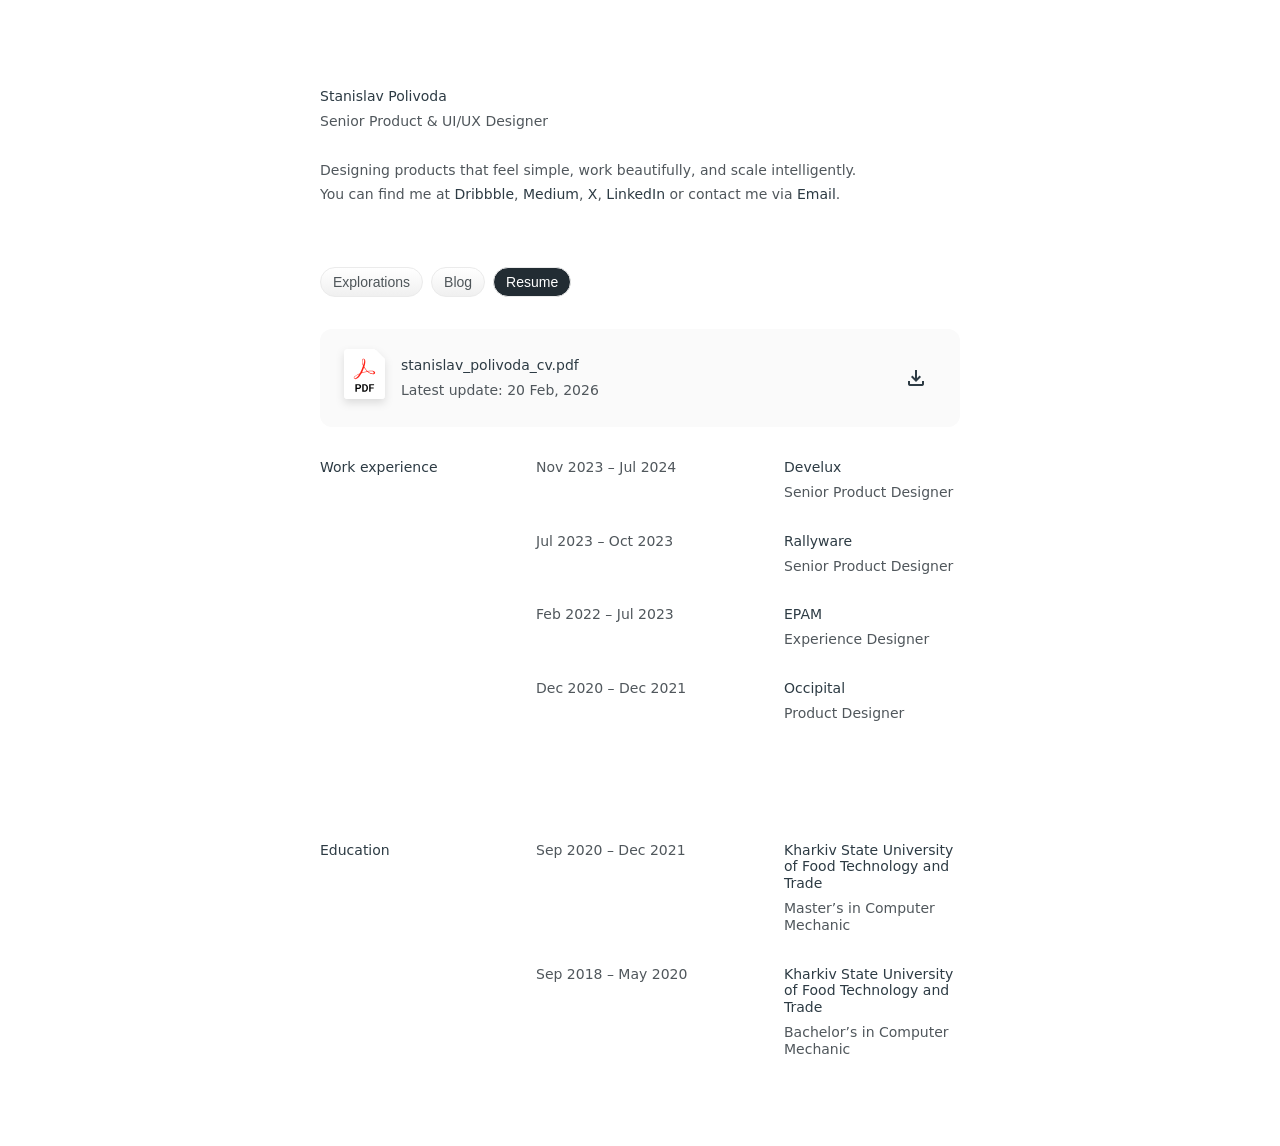
==== index.html @ 68763753 "Add 5 new exploration cards with images and descriptions Replace placeholder cards with real content" ====
<!DOCTYPE html>
<html lang="en">
<head>
    <meta charset="UTF-8">
    <meta name="viewport" content="width=device-width, initial-scale=1.0">
    <title>Stanislav Polivoda</title>
    <link rel="stylesheet" href="styles.css">
    <meta http-equiv="Cache-Control" content="no-cache, no-store, must-revalidate">
    <meta http-equiv="Pragma" content="no-cache">
    <meta http-equiv="Expires" content="0">
    <link rel="stylesheet" href="https://fonts.googleapis.com/css2?family=Material+Symbols+Outlined:opsz,wght,FILL,GRAD@24,400,0,0" />
    <script src="script.js" defer></script>
</head>
<body>
    <div class="container">
        <div class="title">
            <h5>Stanislav Polivoda</h5>
            <p>Senior Product & UI/UX Designer</p>
        </div>
        <div class="description">
            <p>Designing products that feel simple, work beautifully, and scale intelligently.</p>
            <p>
                You can find me at
                <a href="https://dribbble.com/stpolivoda" target="_blank">Dribbble</a>,
                <a href="https://medium.com/@polivoda.design" target="_blank">Medium</a>,
                <a href="https://x.com/polivodast" target="_blank">X</a>,
                <a href="https://www.linkedin.com/in/staspolivoda/" target="_blank">LinkedIn</a>
                or contact me via
                <a href="mailto:polivoda.design@gmail.com">Email</a>.
            </p>
        </div>
        <div class="nav-filters">
            <button class="filter-btn" data-filter="explorations">Explorations</button>
            <button class="filter-btn" data-filter="blog">Blog</button>
            <button class="filter-btn" data-filter="resume">Resume</button>
            <!-- <button class="filter-btn" data-filter="projects">Projects</button> -->
        </div>

        <div class="filter-item resume hidden">
            <div class="cv-download">
                <img src="./assets/pdf.svg" alt="pdf icon">
                <div class="cv-description">
                    <h5>stanislav_polivoda_cv.pdf</h5>
                    <p>Latest update: 20 Feb, 2026</p>
                </div>
                <span id="dl-icon" class="material-symbols-outlined icon-btn">
                    download
                </span>
            </div>

            <div class="cv-details">
                <div class="experience-breakdown">
                    <div class="experience-row">
                        <div class="experience-col experience-col--label">
                            <h5>Work experience</h5>
                        </div>
                        <div class="experience-col experience-col--dates">
                            <p>Nov 2023 – Jul 2024</p>
                        </div>
                        <div class="experience-col experience-col--meta">
                            <h5 class="experience-company">Develux</h5>
                            <p class="experience-role">Senior Product Designer</p>
                        </div>
                    </div>

                    <div class="experience-row">
                        <div class="experience-col experience-col--label"></div>
                        <div class="experience-col experience-col--dates">
                            <p>Jul 2023 – Oct 2023</p>
                        </div>
                        <div class="experience-col experience-col--meta">
                            <h5 class="experience-company">Rallyware</h5>
                            <p class="experience-role">Senior Product Designer</p>
                        </div>
                    </div>

                    <div class="experience-row">
                        <div class="experience-col experience-col--label"></div>
                        <div class="experience-col experience-col--dates">
                            <p>Feb 2022 – Jul 2023</p>
                        </div>
                        <div class="experience-col experience-col--meta">
                            <h5 class="experience-company">EPAM</h5>
                            <p class="experience-role">Experience Designer</p>
                        </div>
                    </div>

                    <div class="experience-row">
                        <div class="experience-col experience-col--label"></div>
                        <div class="experience-col experience-col--dates">
                            <p>Dec 2020 – Dec 2021</p>
                        </div>
                        <div class="experience-col experience-col--meta">
                            <h5 class="experience-company">Occipital</h5>
                            <p class="experience-role">Product Designer</p>
                        </div>
                    </div>

                    <div class="experience-row experience-row--education">
                        <div class="experience-col experience-col--label">
                            <h5>Education</h5>
                        </div>
                        <div class="experience-col experience-col--dates">
                            <p>Sep 2020 – Dec 2021</p>
                        </div>
                        <div class="experience-col experience-col--meta">
                            <h5 class="experience-company">Kharkiv State University of Food Technology and Trade</h5>
                            <p class="experience-role">Master’s in Computer Mechanic</p>
                        </div>
                    </div>

                    <div class="experience-row">
                        <div class="experience-col experience-col--label"></div>
                        <div class="experience-col experience-col--dates">
                            <p>Sep 2018 – May 2020</p>
                        </div>
                        <div class="experience-col experience-col--meta">
                            <h5 class="experience-company">Kharkiv State University of Food Technology and Trade</h5>
                            <p class="experience-role">Bachelor’s in Computer Mechanic</p>
                        </div>
                    </div>
                </div>
            </div>
        </div>

        <div class="filter-item projects hidden">
            <div class="cv-details">
                <div class="placeholder-section">
                    <h5>Projects</h5>
                    <p>Projects content coming soon.</p>
                </div>
            </div>
        </div>

        <div class="filter-item explorations hidden">
            <div class="explorations-list">
                <article class="exploration-card">
                    <div class="exploration-card__image">
                        <img src="./images/explorations/weather_shot.png" alt="Three screens of weather application">
                    </div>
                    <div class="exploration-card__content">
                        <h5>Weather Application</h5>
                        <p>Visual design and usability of the map interface, work with widgets.</p>
                    </div>
                </article>

                <article class="exploration-card">
                    <div class="exploration-card__image">
                        <img src="./images/explorations/shot_2.png" alt="Statistics cards with charts and accent colors">
                    </div>
                    <div class="exploration-card__content">
                        <h5>Statistics Cards</h5>
                        <p>Exploring charts and accent colors to present important information beautifully.</p>
                    </div>
                </article>

                <article class="exploration-card">
                    <div class="exploration-card__image">
                        <img src="./images/explorations/shot_3.png" alt="Datepicker interface design">
                    </div>
                    <div class="exploration-card__content">
                        <h5>Datepicker</h5>
                        <p>My attempt to make a sometimes confusing pattern easy to use.</p>
                    </div>
                </article>

                <article class="exploration-card">
                    <div class="exploration-card__image">
                        <img src="./images/explorations/shot_4.png" alt="Finance cards with currency pairs and statistics">
                    </div>
                    <div class="exploration-card__content">
                        <h5>Finance Cards</h5>
                        <p>Exploring currency pair layouts and financial statistics.</p>
                    </div>
                </article>

                <article class="exploration-card">
                    <div class="exploration-card__image">
                        <img src="./images/explorations/shot_5.png" alt="Pair details widget showing currency pairs">
                    </div>
                    <div class="exploration-card__content">
                        <h5>Pair Details Widget</h5>
                        <p>A simple and elegant way to present currency pairs to users.</p>
                    </div>
                </article>

                <article class="exploration-card">
                    <div class="exploration-card__image">
                        <img src="./images/explorations/shot_6.png" alt="Geometric flower icon and pattern">
                    </div>
                    <div class="exploration-card__content">
                        <h5>Geometric Flower Icon + Pattern</h5>
                        <p>A pattern I created accidentally while playing with drafts.</p>
                    </div>
                </article>
            </div>
        </div>

        <div class="filter-item blog hidden">
            <div class="blog-list">
                <a href="./blog/article-1.html" class="blog-preview">
                    <div class="blog-preview__header">
                        <span class="blog-preview__title">Article Title One</span>
                        <span class="blog-preview__date">Feb 25, 2026</span>
                    </div>
                    <p>Short description of the first article. Replace this text with your own later.</p>
                </a>

                <a href="./blog/article-2.html" class="blog-preview">
                    <div class="blog-preview__header">
                        <span class="blog-preview__title">Article Title Two</span>
                        <span class="blog-preview__date">Feb 20, 2026</span>
                    </div>
                    <p>Short description of the second article. Replace this text with your own later.</p>
                </a>
            </div>
        </div>
    </div>
</body>
</html>
---- styles.css ----
* {
    padding: 0;
    margin: 0;
    box-sizing: border-box;
}

:root {
    /* Colors */
    --bg-color: #ffffff;
    --bg-secondary-color: #FAFAFA;
    --font-color: #50575c;
    --accent-color: #2d3b44;
    --border-color: #ebebeb;
    --btn-bg-color: linear-gradient(180deg, #ffffff 0%, #f0f0f0 100%);
    --btn-active-bg-color: #222c33;
    --btn-hover-bg-color: #ebebeb;
    --btn-text-color: #4e5559;
    --btn-active-text-color: #ffffff;

    /* Spacing */
    --spacing-xlg: 5.5rem;
    --spacing-lg: 2rem;
    --spacing-md: 1rem;
    --spacing-sm: 0.5rem;

    /* Font size */
    --text-normal: 0.875rem;
}

body {
    background-color: var(--bg-color);
    font-family: system-ui, -apple-system, "Segoe UI", Roboto, Helvetica, Arial, sans-serif, "Apple Color Emoji", "Segoe UI Emoji", "Segoe UI Symbol";
    color: var(--font-color);
    font-size: var(--text-normal);
    line-height: 1.2;
    margin: 0 1rem;
}

h5 {
    color: var(--accent-color);
    font-size: 0.875rem;
    font-weight: 500;
}

a {
    color: var(--accent-color);
    font-size: 0.875rem;
    font-weight: 500;
    text-decoration: none;
}

a:hover {
    text-decoration: underline;
}

.container {
    max-width: 40rem;
    margin: 0 auto;
    padding: var(--spacing-xlg) 0;
    display: flex;
    flex-direction: column;
    gap: var(--spacing-lg);
}

.title {
    display: flex;
    flex-direction: column;
    gap: var(--spacing-sm);
}

.description {
    display: flex;
    flex-direction: column;
    gap: var(--spacing-sm);
}

.nav-filters {
    padding-top: var(--spacing-lg);
    display: flex;
    gap: var(--spacing-sm);
}

.filter-btn {
    border: 1px solid var(--border-color);
    border-radius: 200px;
    padding: 6px 12px;
    background: var(--btn-bg-color);
    color: var(--btn-text-color);
    font-weight: 500;
    font-size: var(--text-normal);
    cursor: pointer;
    transition: background 150ms ease-out, color 150ms ease-out, border-color 150ms ease-out;
}

.filter-btn:hover {
    background: var(--btn-hover-bg-color);
}

.filter-btn.active {
    background: var(--btn-active-bg-color);
    color: var(--btn-active-text-color);
}

.hidden {
    display: none;
}

.cv-description {
    display: flex;
    flex-grow: 1;
    flex-direction: column;
    gap: var(--spacing-sm);
}

.cv-download {
    display: flex;
    align-items: center;
    gap: var(--spacing-sm);
    padding: var(--spacing-md) var(--spacing-lg) var(--spacing-md) var(--spacing-md);
    background: var(--bg-secondary-color);
    border-radius: 12px;
}

.icon-btn {
    cursor: pointer;
    font-size: 32px;
    color: var(--accent-color);
    transition: color 0.3s ease;
    user-select: none;
    display: inline-block;
}

.spinning {
    animation: rotate 1s linear infinite;
    color: var(--accent-color);
}


@keyframes rotate {
    from { transform: rotate(0deg); }
    to { transform: rotate(360deg); }
 }

.done { 
    color: var(--accent-color); 
}

.cv-details {
    display: flex;
    flex-direction: column;
    gap: var(--spacing-lg);
}

.explorations-list {
    display: flex;
    flex-direction: column;
    gap: var(--spacing-xlg);
}

.exploration-card__image img {
    display: block;
    width: 100%;
    height: auto;
}

.exploration-card__content {
    margin-top: var(--spacing-md);
    display: flex;
    flex-direction: column;
    gap: var(--spacing-sm);
}

.experience-breakdown {
    display: flex;
    flex-direction: column;
    gap: var(--spacing-lg);
    padding-top: var(--spacing-lg);
}

.experience-row {
    display: grid;
    grid-template-columns: minmax(0, 8rem) minmax(0, 10rem) minmax(0, 1.5fr);
    column-gap: var(--spacing-xlg);
    align-items: flex-start;
}

.experience-row--education {
    margin-top: var(--spacing-xlg);
}

.experience-col--meta {
    display: flex;
    flex-direction: column;
    gap: var(--spacing-sm);
}

.experience-company,
.experience-role {
    font-size: var(--text-normal);
}

/* Blog list */

.blog-list {
    display: flex;
    flex-direction: column;
    gap: var(--spacing-xlg);
}

.blog-preview {
    display: flex;
    flex-direction: column;
    gap: var(--spacing-sm);
    text-decoration: none;
    color: var(--font-color);
    font-weight: 400;
}

.blog-preview:hover {
    text-decoration: none;
}

.blog-preview:hover .blog-preview__title {
    text-decoration: underline;
}

.blog-preview__header {
    display: flex;
    justify-content: space-between;
    align-items: baseline;
    gap: var(--spacing-lg);
}

.blog-preview__title {
    color: var(--accent-color);
    font-weight: 500;
    font-size: var(--text-normal);
}

.blog-preview__date {
    color: var(--font-color);
    font-weight: 400;
    white-space: nowrap;
}

/* Blog article */

.blog-back-btn {
    align-self: flex-start;
    text-decoration: none;
}

.blog-back-btn:hover {
    text-decoration: none;
}

.blog-article {
    display: flex;
    flex-direction: column;
}

.blog-article__header {
    display: flex;
    justify-content: space-between;
    align-items: baseline;
    gap: var(--spacing-lg);
}

.blog-article__date {
    color: var(--font-color);
    font-weight: 400;
    white-space: nowrap;
}

.blog-article__body {
    margin-top: var(--spacing-lg);
    display: flex;
    flex-direction: column;
    gap: var(--spacing-md);
}

.blog-article__nav {
    margin-top: var(--spacing-xlg);
    display: flex;
    flex-direction: column;
    gap: var(--spacing-lg);
}

.blog-nav-link {
    display: flex;
    flex-direction: column;
    gap: var(--spacing-sm);
    text-decoration: none;
    color: var(--font-color);
    font-weight: 400;
}

.blog-nav-link__title {
    color: var(--accent-color);
    font-weight: 500;
    font-size: var(--text-normal);
}

.blog-nav-link:hover .blog-nav-link__title {
    text-decoration: underline;
}

/* Dark theme */

@media (prefers-color-scheme: dark) {
    :root {
        --bg-color: #1a1e22;
        --bg-secondary-color: #22272c;
        --font-color: #a0a8ae;
        --accent-color: #d6dce1;
        --border-color: #333a40;
        --btn-bg-color: linear-gradient(180deg, #2a3038 0%, #22272c 100%);
        --btn-active-bg-color: #d6dce1;
        --btn-hover-bg-color: #333a40;
        --btn-text-color: #a0a8ae;
        --btn-active-text-color: #1a1e22;
    }
}
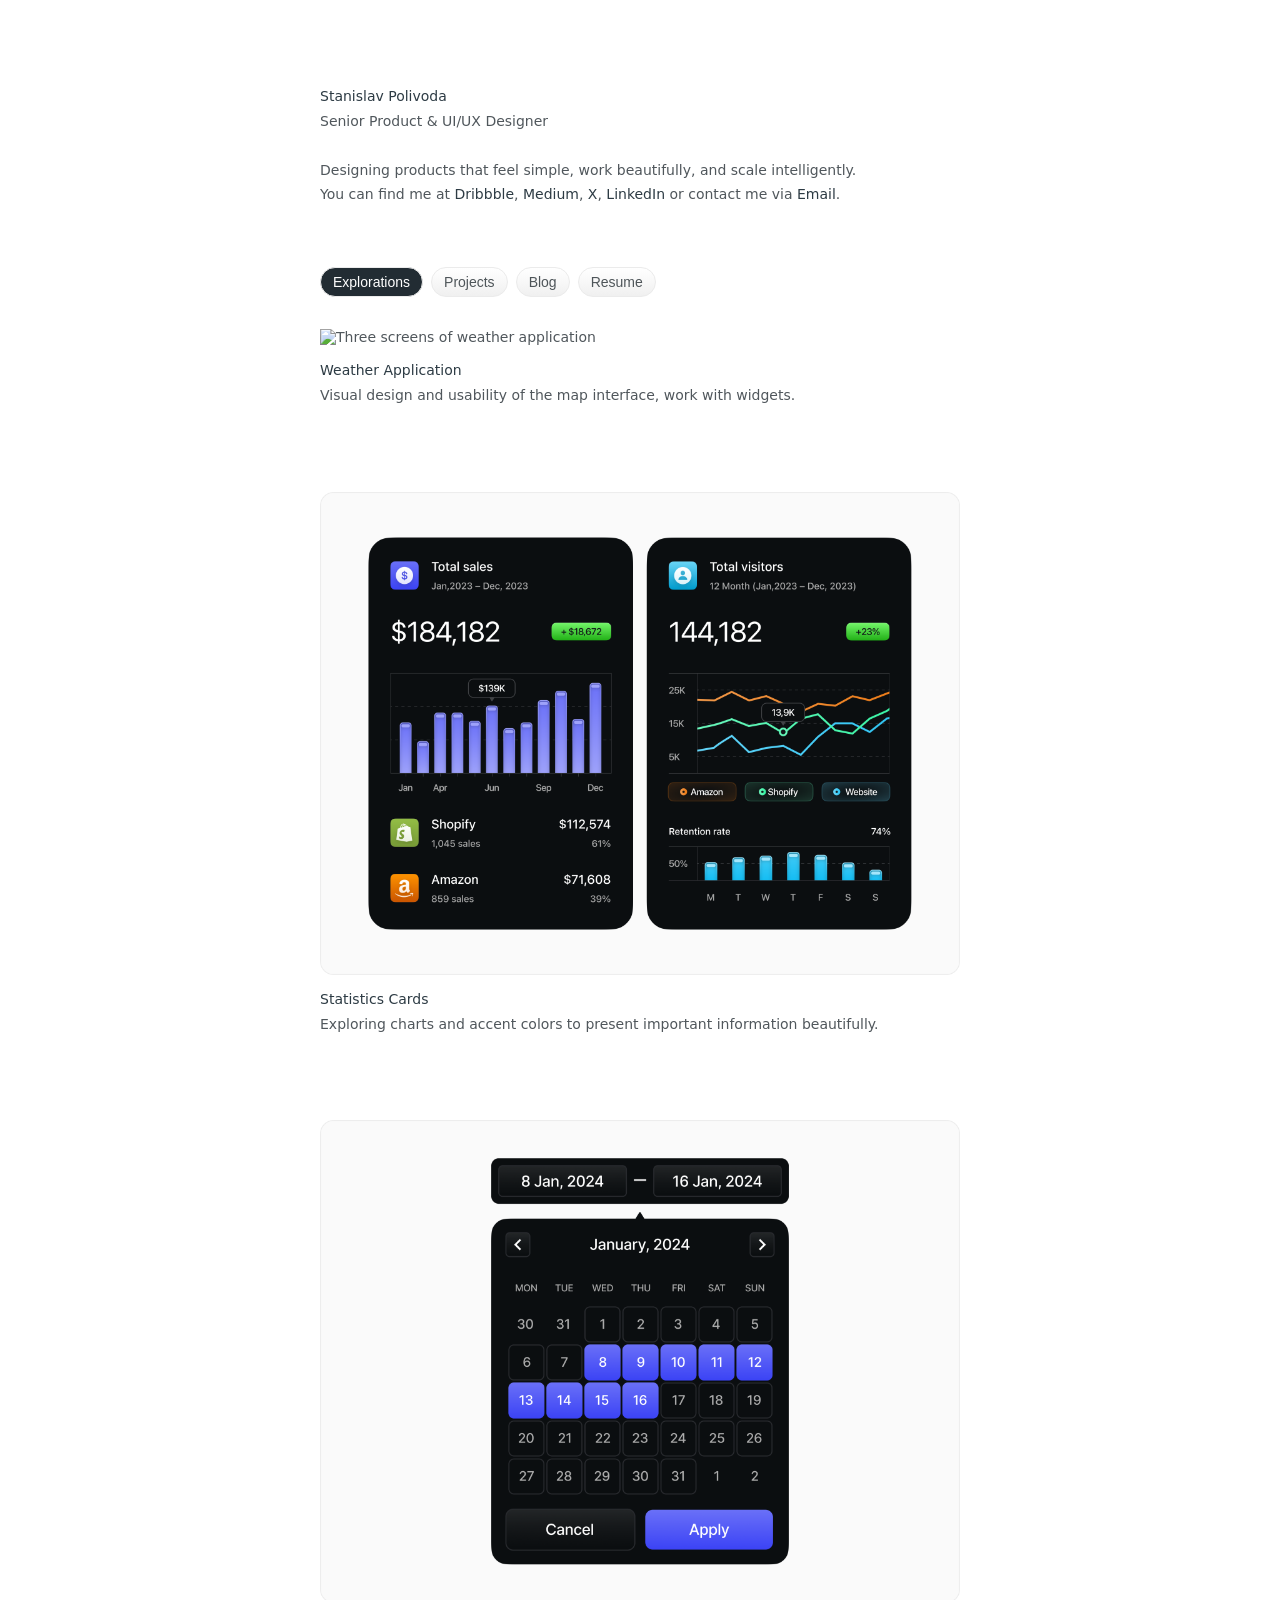
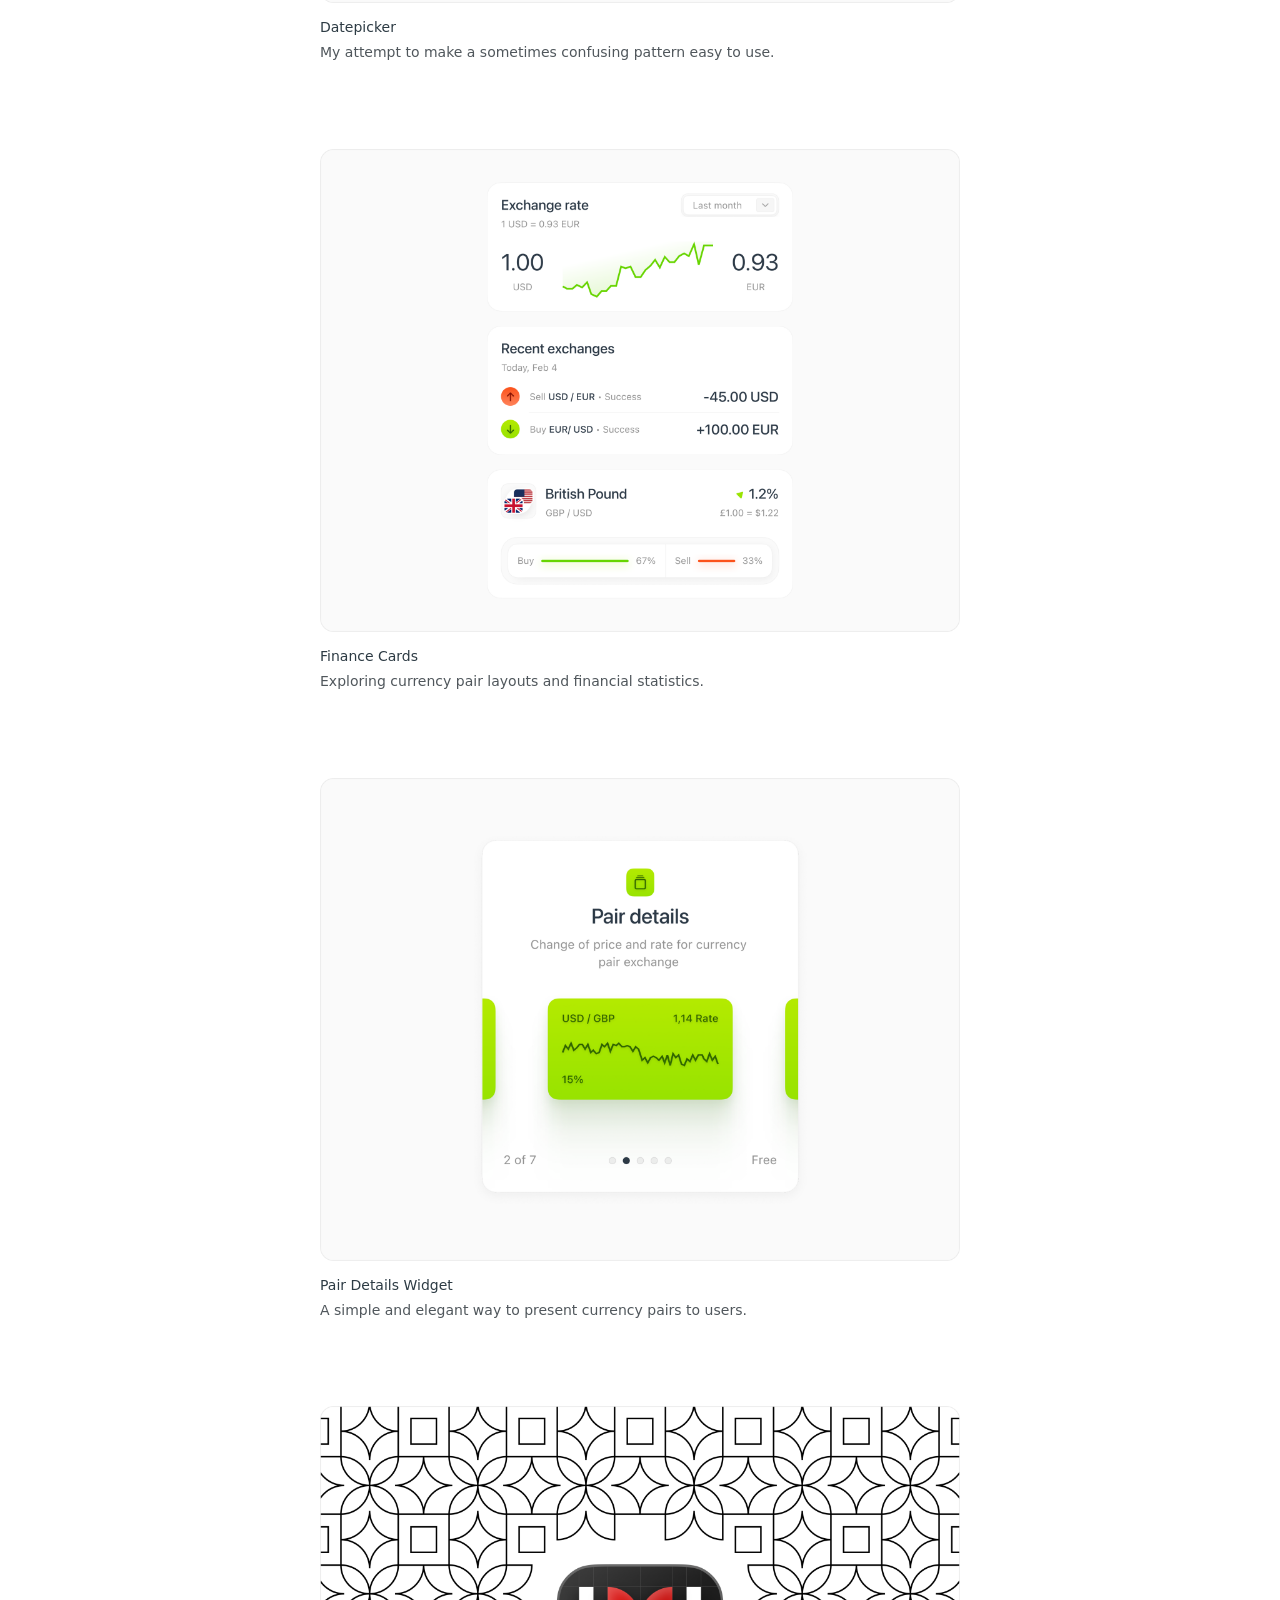
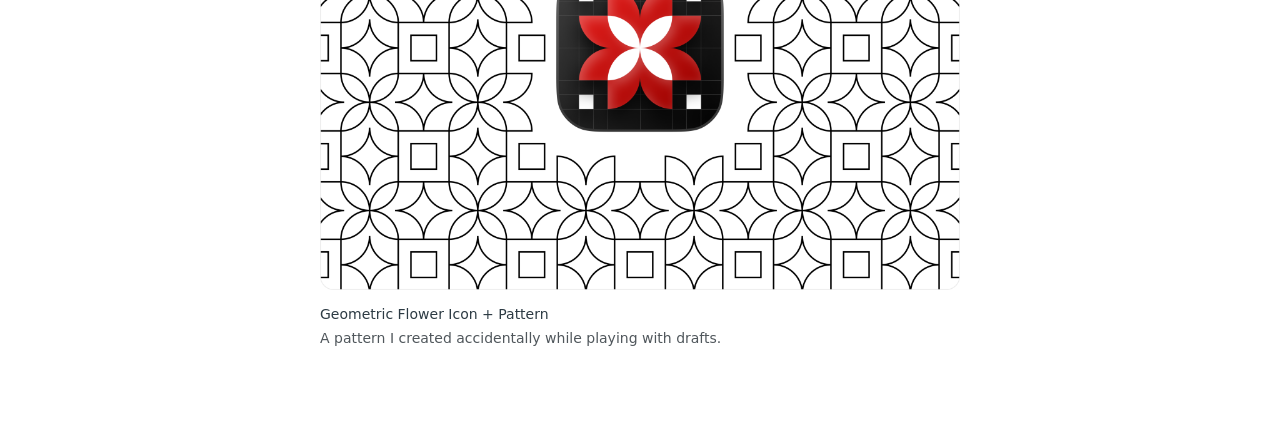
==== commit 94948c6e: "Added Projects tab" ====
--- a/index.html
+++ b/index.html
@@ -31,9 +31,9 @@
         </div>
         <div class="nav-filters">
             <button class="filter-btn" data-filter="explorations">Explorations</button>
+            <button class="filter-btn" data-filter="projects">Projects</button>
             <button class="filter-btn" data-filter="blog">Blog</button>
             <button class="filter-btn" data-filter="resume">Resume</button>
-            <!-- <button class="filter-btn" data-filter="projects">Projects</button> -->
         </div>
 
         <div class="filter-item resume hidden">
@@ -124,11 +124,26 @@
         </div>
 
         <div class="filter-item projects hidden">
-            <div class="cv-details">
-                <div class="placeholder-section">
-                    <h5>Projects</h5>
-                    <p>Projects content coming soon.</p>
-                </div>
+            <div class="projects-list">
+                <a href="https://cofogra.com" target="_blank" class="project-item">
+                    <div class="project-item__image">
+                        <img src="./images/projects/cofogra.png" alt="Cofogra — curated colors, fonts, and gradients">
+                    </div>
+                    <div class="project-item__content">
+                        <h5>cofogra.com</h5>
+                        <p>A curated collection of colors, fonts, and gradients. My first attempt to make something online.</p>
+                    </div>
+                </a>
+
+                <a href="https://www.figma.com/community/file/1224314334019421851/retrofuturism-text-effect-step-by-step-guide" target="_blank" class="project-item">
+                    <div class="project-item__image">
+                        <img src="./images/projects/retro.png" alt="Retrofuturism 3D text effect guide">
+                    </div>
+                    <div class="project-item__content">
+                        <h5>Retrofuturism Text Effect</h5>
+                        <p>A step-by-step guide to creating a 3D text effect in Figma.</p>
+                    </div>
+                </a>
             </div>
         </div>
 
@@ -136,7 +151,7 @@
             <div class="explorations-list">
                 <article class="exploration-card">
                     <div class="exploration-card__image">
-                        <img src="./images/explorations/weather_shot.png" alt="Three screens of weather application">
+                        <img src="./images/explorations/shot_1.png" alt="Three screens of weather application">
                     </div>
                     <div class="exploration-card__content">
                         <h5>Weather Application</h5>
--- a/styles.css
+++ b/styles.css
@@ -199,6 +199,44 @@
     font-size: var(--text-normal);
 }
 
+/* Projects list */
+
+.projects-list {
+    display: flex;
+    flex-direction: column;
+    gap: var(--spacing-xlg);
+}
+
+.project-item {
+    display: flex;
+    flex-direction: column;
+    gap: var(--spacing-sm);
+    text-decoration: none;
+    color: var(--font-color);
+    font-weight: 400;
+}
+
+.project-item:hover {
+    text-decoration: none;
+}
+
+.project-item:hover h5 {
+    text-decoration: underline;
+}
+
+.project-item__image img {
+    display: block;
+    width: 100%;
+    height: auto;
+}
+
+.project-item__content {
+    margin-top: var(--spacing-md);
+    display: flex;
+    flex-direction: column;
+    gap: var(--spacing-sm);
+}
+
 /* Blog list */
 
 .blog-list {
@@ -303,6 +341,36 @@
 
 .blog-nav-link:hover .blog-nav-link__title {
     text-decoration: underline;
+}
+
+/* Responsive */
+
+@media (max-width: 40rem) {
+    .container {
+        padding: var(--spacing-lg) 0;
+    }
+
+    .nav-filters {
+        flex-wrap: wrap;
+    }
+
+    .experience-row {
+        grid-template-columns: minmax(0, 9rem) 1fr;
+        column-gap: var(--spacing-lg);
+    }
+
+    .experience-col--label {
+        grid-column: 1 / -1;
+        margin-bottom: var(--spacing-sm);
+    }
+
+    .experience-col--label:empty {
+        display: none;
+    }
+
+    .experience-row--education {
+        margin-top: var(--spacing-lg);
+    }
 }
 
 /* Dark theme */
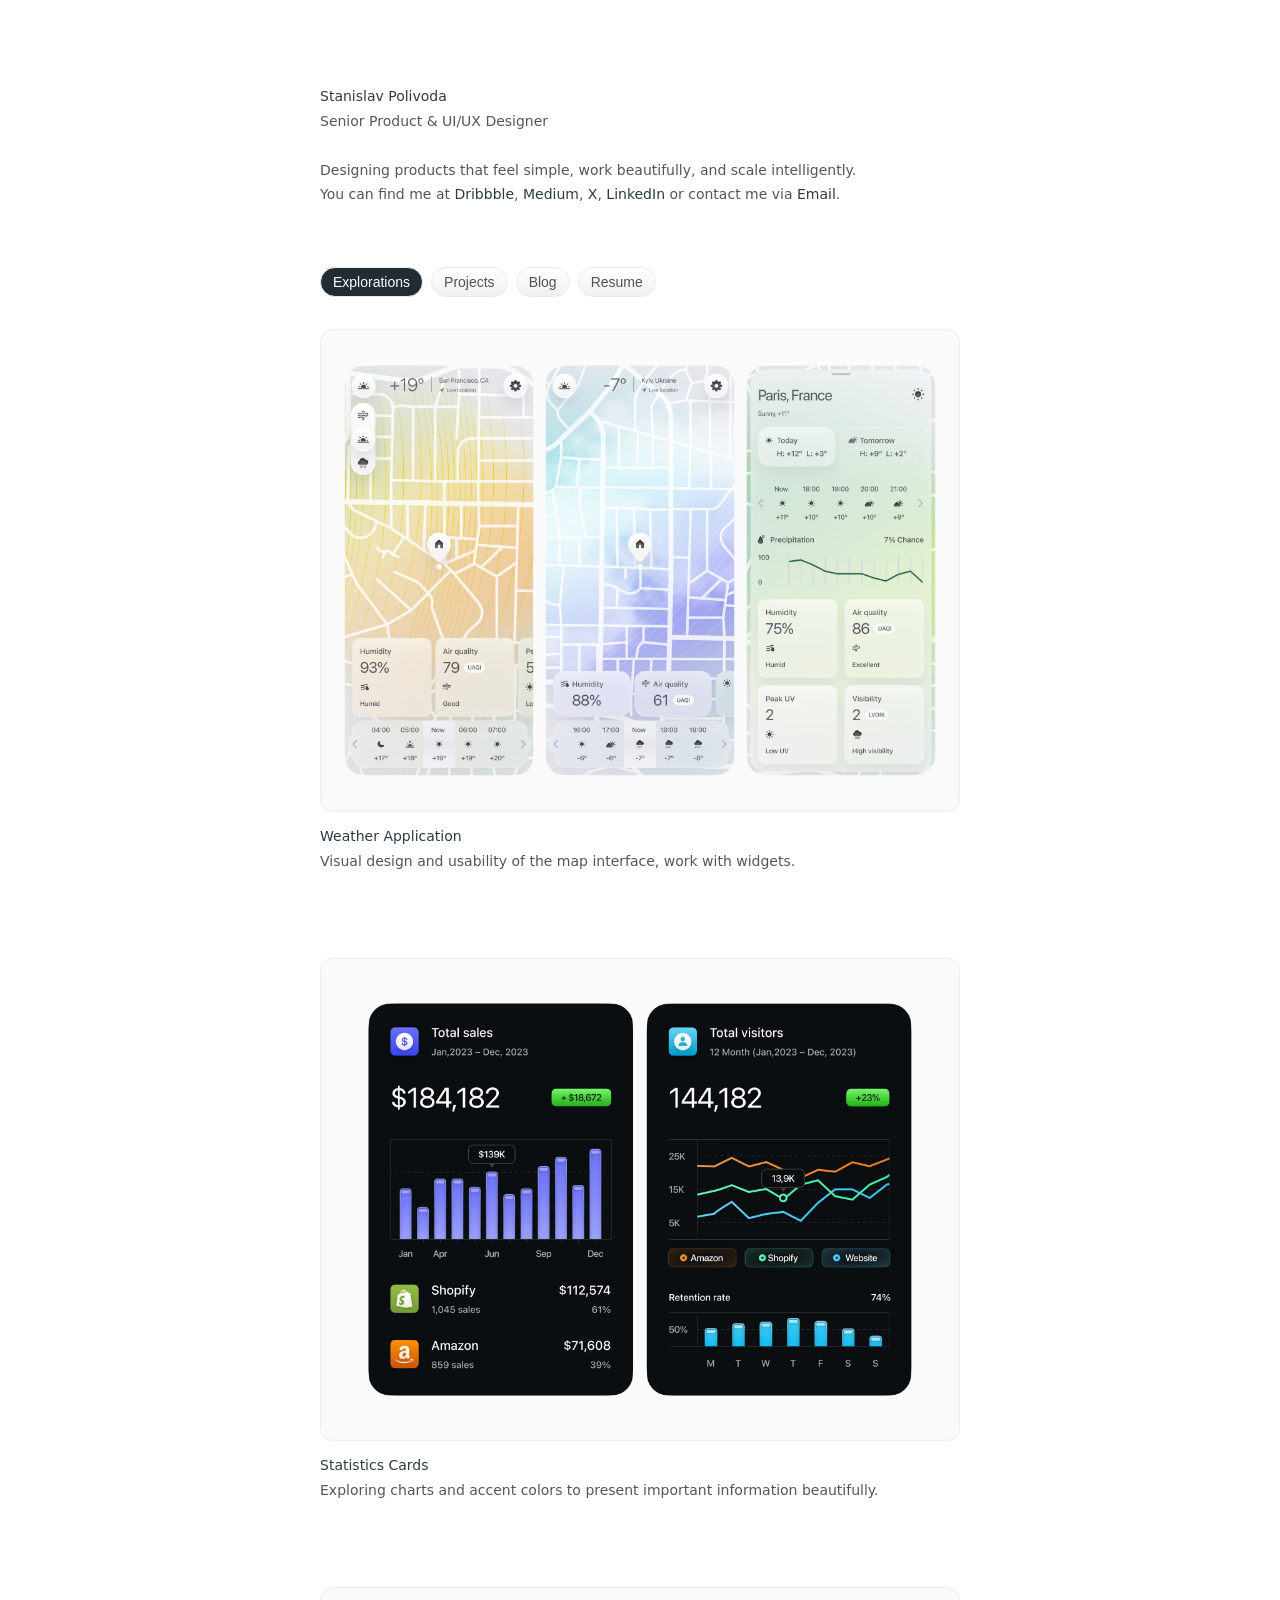
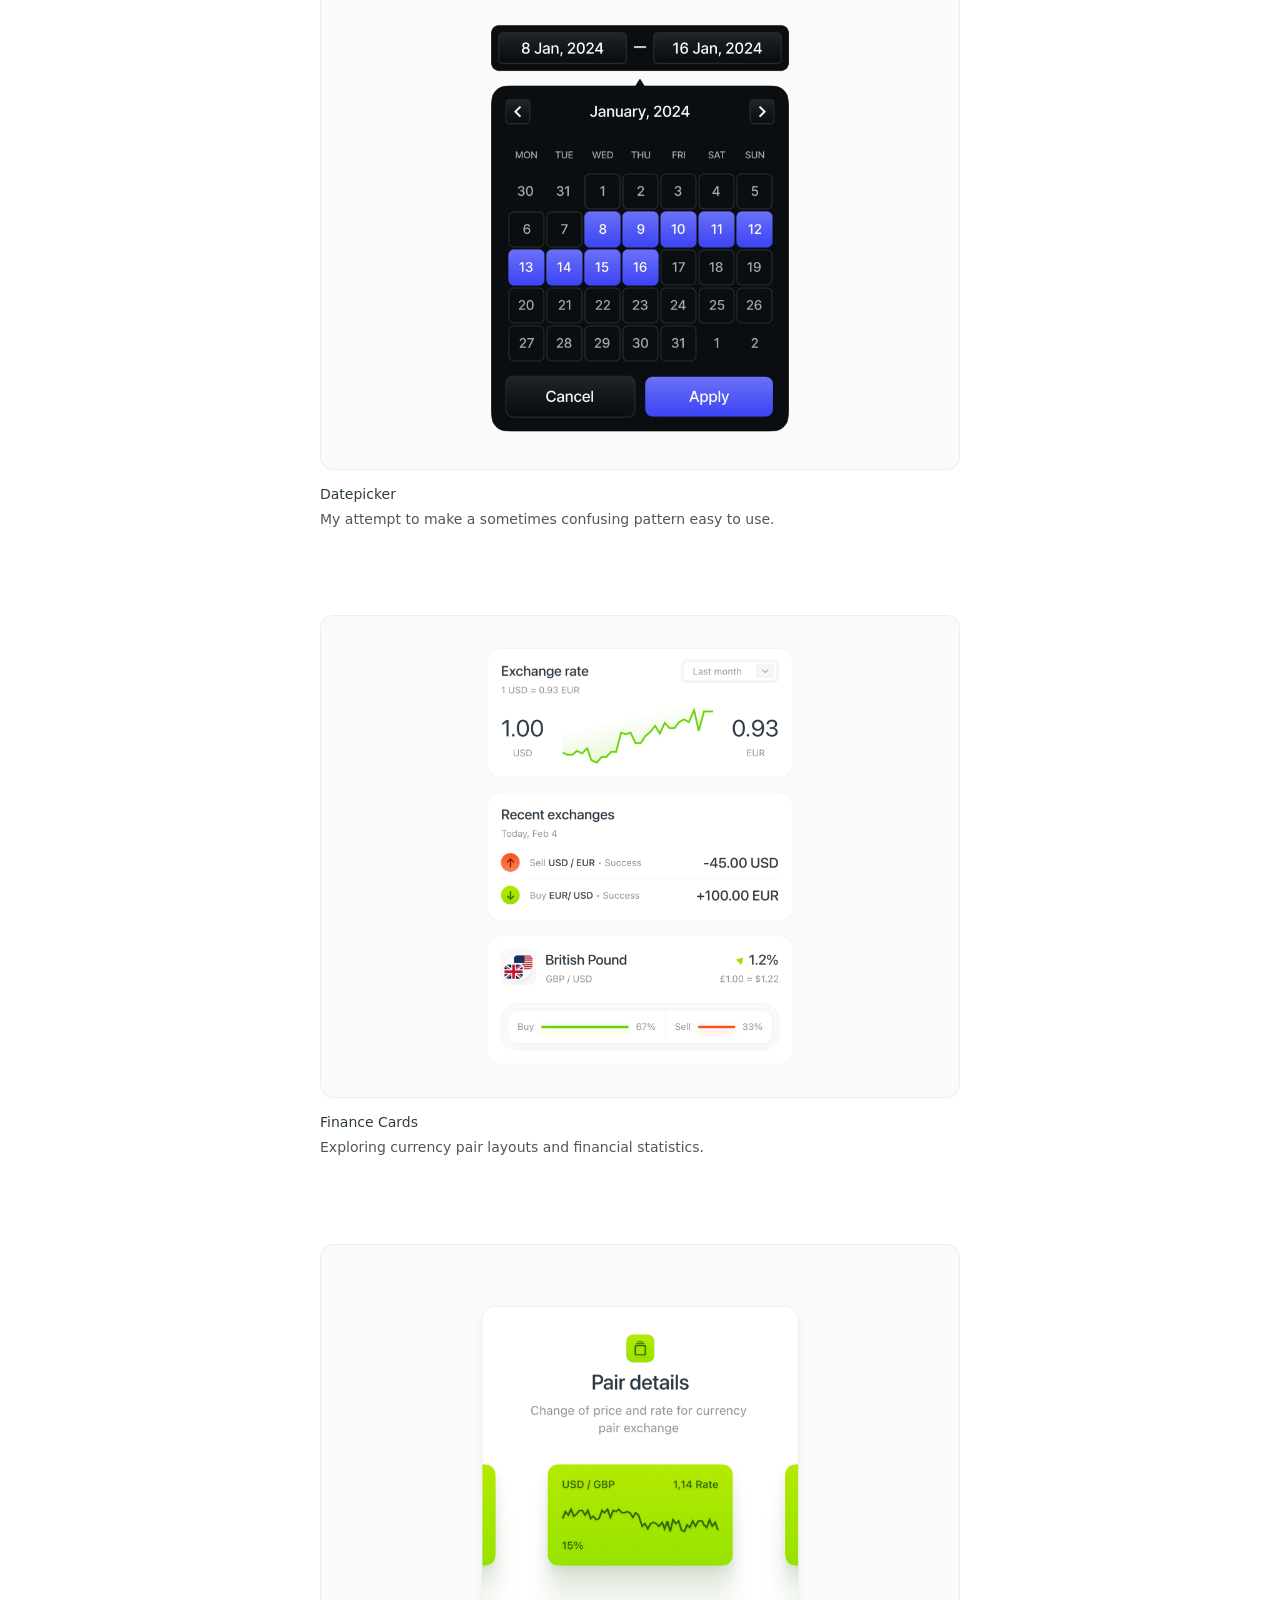
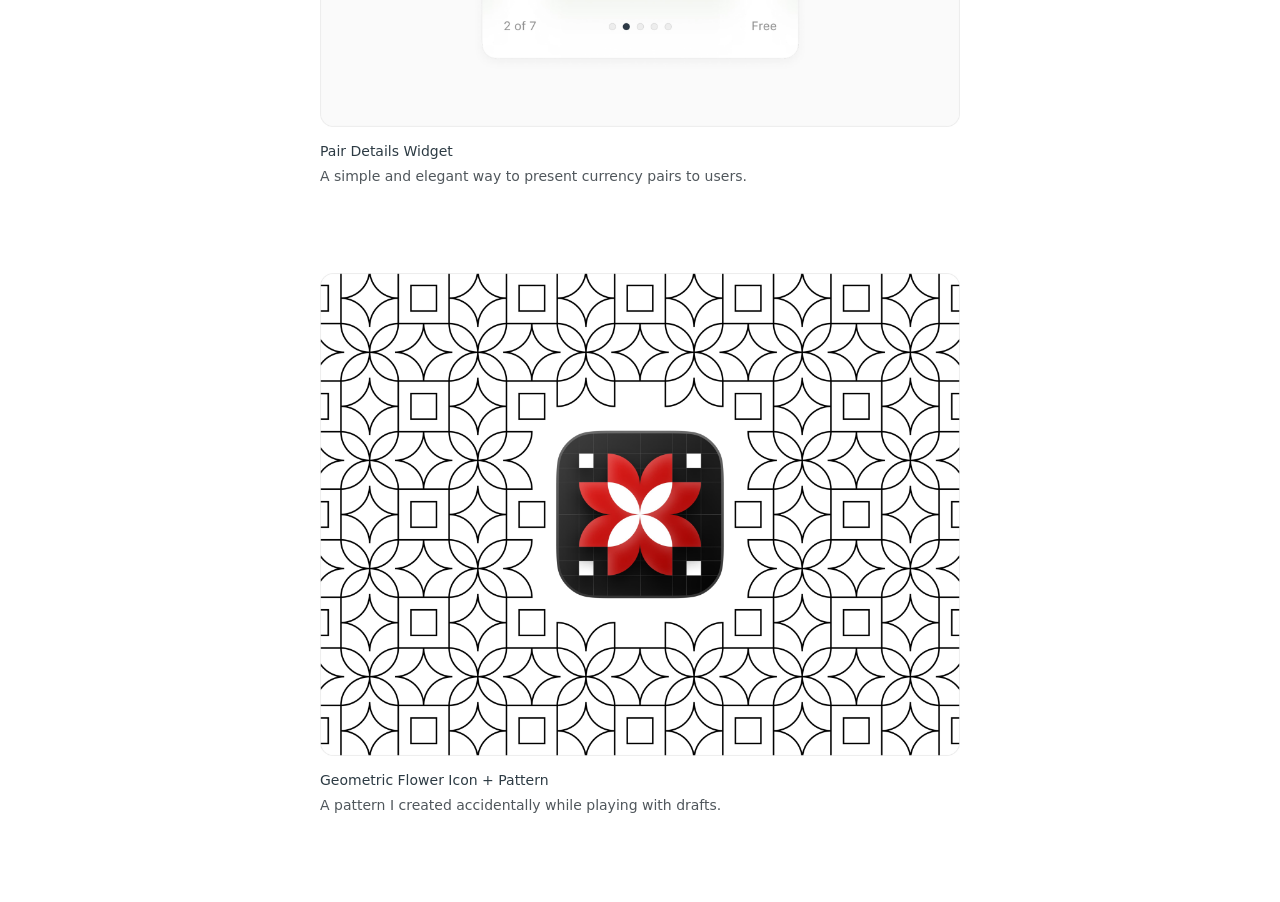
==== commit 34e23990: "updated img sizes" ====
--- a/index.html
+++ b/index.html
@@ -3,7 +3,8 @@
 <head>
     <meta charset="UTF-8">
     <meta name="viewport" content="width=device-width, initial-scale=1.0">
-    <title>Stanislav Polivoda</title>
+    <title>Stanislav Polivoda – Product Designer</title>
+    <meta name="description" content="Stanislav Polivoda – Product Designer. Designing products that feel simple, work beautifully, and scale intelligently.">
     <link rel="stylesheet" href="styles.css">
     <meta http-equiv="Cache-Control" content="no-cache, no-store, must-revalidate">
     <meta http-equiv="Pragma" content="no-cache">
@@ -127,7 +128,7 @@
             <div class="projects-list">
                 <a href="https://cofogra.com" target="_blank" class="project-item">
                     <div class="project-item__image">
-                        <img src="./images/projects/cofogra.png" alt="Cofogra — curated colors, fonts, and gradients">
+                        <img src="./images/projects/cofogra.jpg" alt="Cofogra — curated colors, fonts, and gradients">
                     </div>
                     <div class="project-item__content">
                         <h5>cofogra.com</h5>
@@ -137,7 +138,7 @@
 
                 <a href="https://www.figma.com/community/file/1224314334019421851/retrofuturism-text-effect-step-by-step-guide" target="_blank" class="project-item">
                     <div class="project-item__image">
-                        <img src="./images/projects/retro.png" alt="Retrofuturism 3D text effect guide">
+                        <img src="./images/projects/retro.jpg" alt="Retrofuturism 3D text effect guide">
                     </div>
                     <div class="project-item__content">
                         <h5>Retrofuturism Text Effect</h5>
@@ -151,7 +152,7 @@
             <div class="explorations-list">
                 <article class="exploration-card">
                     <div class="exploration-card__image">
-                        <img src="./images/explorations/shot_1.png" alt="Three screens of weather application">
+                        <img src="./images/explorations/shot_1.jpg" alt="Three screens of weather application">
                     </div>
                     <div class="exploration-card__content">
                         <h5>Weather Application</h5>
@@ -161,7 +162,7 @@
 
                 <article class="exploration-card">
                     <div class="exploration-card__image">
-                        <img src="./images/explorations/shot_2.png" alt="Statistics cards with charts and accent colors">
+                        <img src="./images/explorations/shot_2.jpg" alt="Statistics cards with charts and accent colors">
                     </div>
                     <div class="exploration-card__content">
                         <h5>Statistics Cards</h5>
@@ -171,7 +172,7 @@
 
                 <article class="exploration-card">
                     <div class="exploration-card__image">
-                        <img src="./images/explorations/shot_3.png" alt="Datepicker interface design">
+                        <img src="./images/explorations/shot_3.jpg" alt="Datepicker interface design">
                     </div>
                     <div class="exploration-card__content">
                         <h5>Datepicker</h5>
@@ -181,7 +182,7 @@
 
                 <article class="exploration-card">
                     <div class="exploration-card__image">
-                        <img src="./images/explorations/shot_4.png" alt="Finance cards with currency pairs and statistics">
+                        <img src="./images/explorations/shot_4.jpg" alt="Finance cards with currency pairs and statistics">
                     </div>
                     <div class="exploration-card__content">
                         <h5>Finance Cards</h5>
@@ -191,7 +192,7 @@
 
                 <article class="exploration-card">
                     <div class="exploration-card__image">
-                        <img src="./images/explorations/shot_5.png" alt="Pair details widget showing currency pairs">
+                        <img src="./images/explorations/shot_5.jpg" alt="Pair details widget showing currency pairs">
                     </div>
                     <div class="exploration-card__content">
                         <h5>Pair Details Widget</h5>
@@ -201,7 +202,7 @@
 
                 <article class="exploration-card">
                     <div class="exploration-card__image">
-                        <img src="./images/explorations/shot_6.png" alt="Geometric flower icon and pattern">
+                        <img src="./images/explorations/shot_6.jpg" alt="Geometric flower icon and pattern">
                     </div>
                     <div class="exploration-card__content">
                         <h5>Geometric Flower Icon + Pattern</h5>
@@ -215,18 +216,10 @@
             <div class="blog-list">
                 <a href="./blog/article-1.html" class="blog-preview">
                     <div class="blog-preview__header">
-                        <span class="blog-preview__title">Article Title One</span>
-                        <span class="blog-preview__date">Feb 25, 2026</span>
-                    </div>
-                    <p>Short description of the first article. Replace this text with your own later.</p>
-                </a>
-
-                <a href="./blog/article-2.html" class="blog-preview">
-                    <div class="blog-preview__header">
-                        <span class="blog-preview__title">Article Title Two</span>
-                        <span class="blog-preview__date">Feb 20, 2026</span>
-                    </div>
-                    <p>Short description of the second article. Replace this text with your own later.</p>
+                        <span class="blog-preview__title">Average isn't a problem. Stagnation is.</span>
+                        <span class="blog-preview__date">Mar 4, 2026</span>
+                    </div>
+                    <p>Being ordinary and being stagnant are not the same thing. A calm, stable life isn't the enemy.</p>
                 </a>
             </div>
         </div>
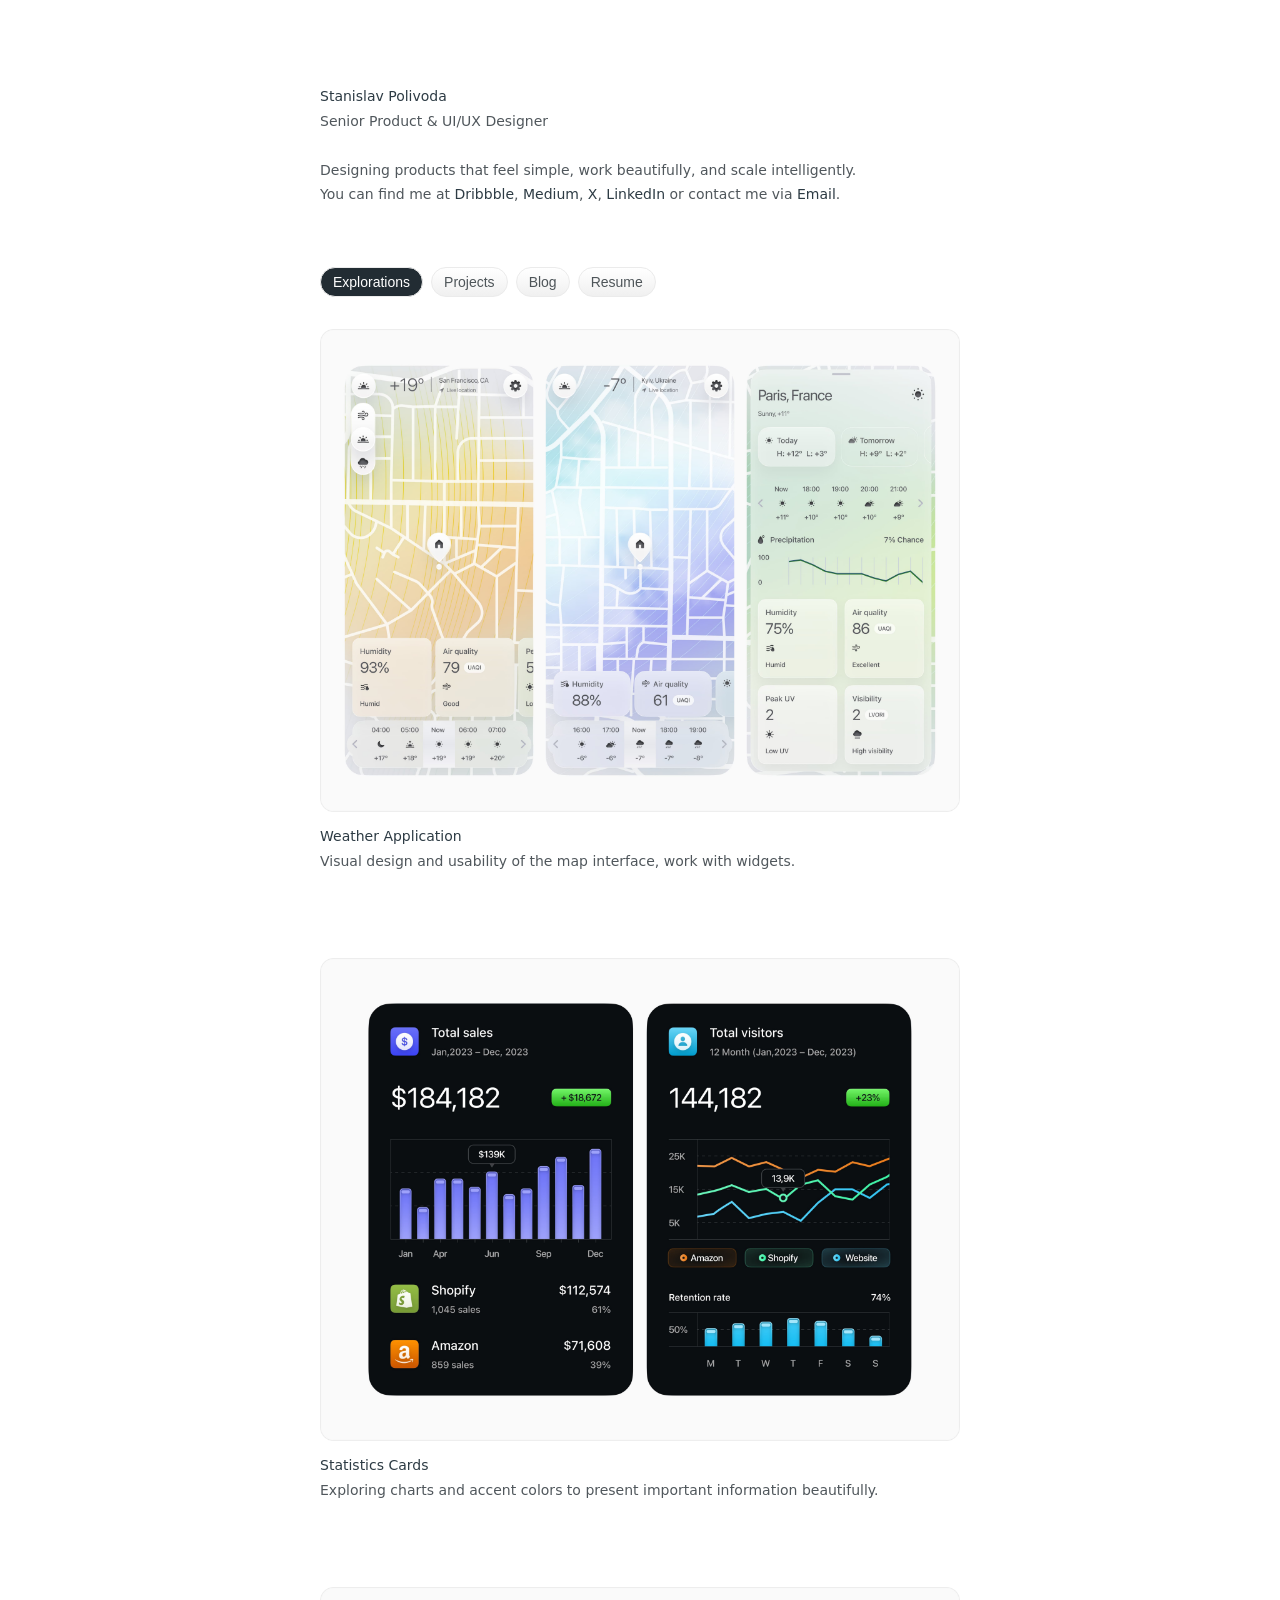
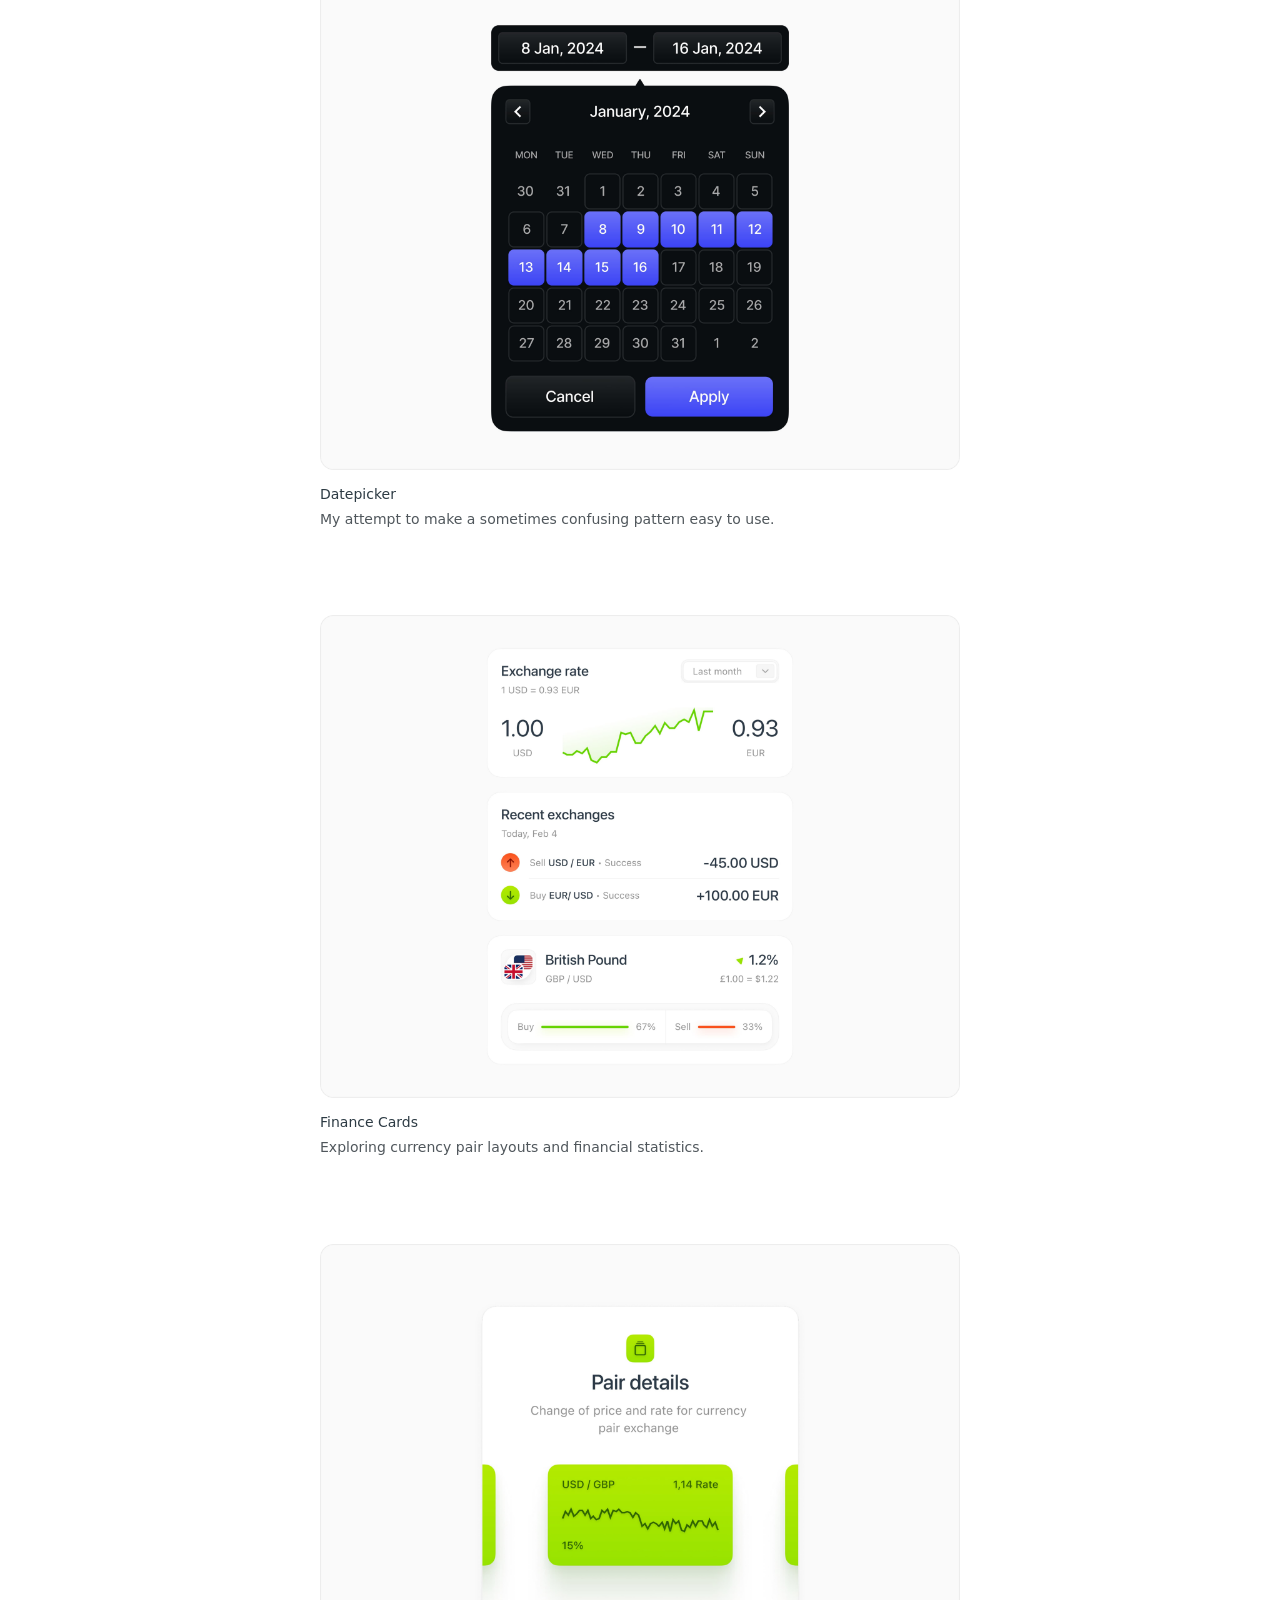
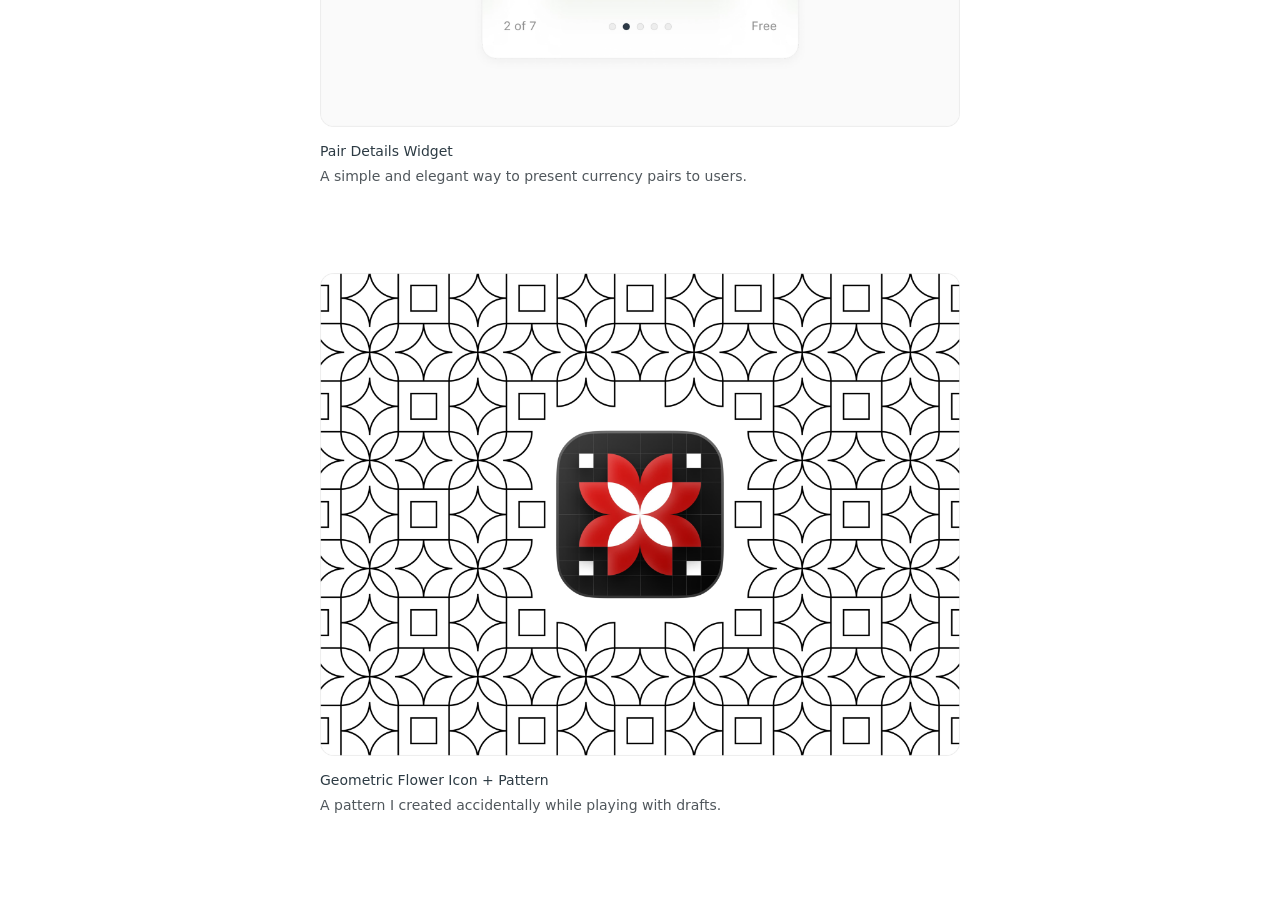
==== commit 2a748270: "changed img format" ====
--- a/index.html
+++ b/index.html
@@ -128,7 +128,7 @@
             <div class="projects-list">
                 <a href="https://cofogra.com" target="_blank" class="project-item">
                     <div class="project-item__image">
-                        <img src="./images/projects/cofogra.jpg" alt="Cofogra — curated colors, fonts, and gradients">
+                        <img src="./images/projects/cofogra.png" alt="Cofogra — curated colors, fonts, and gradients">
                     </div>
                     <div class="project-item__content">
                         <h5>cofogra.com</h5>
@@ -138,7 +138,7 @@
 
                 <a href="https://www.figma.com/community/file/1224314334019421851/retrofuturism-text-effect-step-by-step-guide" target="_blank" class="project-item">
                     <div class="project-item__image">
-                        <img src="./images/projects/retro.jpg" alt="Retrofuturism 3D text effect guide">
+                        <img src="./images/projects/retro.png" alt="Retrofuturism 3D text effect guide">
                     </div>
                     <div class="project-item__content">
                         <h5>Retrofuturism Text Effect</h5>
@@ -152,7 +152,7 @@
             <div class="explorations-list">
                 <article class="exploration-card">
                     <div class="exploration-card__image">
-                        <img src="./images/explorations/shot_1.jpg" alt="Three screens of weather application">
+                        <img src="./images/explorations/shot_1.png" alt="Three screens of weather application">
                     </div>
                     <div class="exploration-card__content">
                         <h5>Weather Application</h5>
@@ -162,7 +162,7 @@
 
                 <article class="exploration-card">
                     <div class="exploration-card__image">
-                        <img src="./images/explorations/shot_2.jpg" alt="Statistics cards with charts and accent colors">
+                        <img src="./images/explorations/shot_2.png" alt="Statistics cards with charts and accent colors">
                     </div>
                     <div class="exploration-card__content">
                         <h5>Statistics Cards</h5>
@@ -172,7 +172,7 @@
 
                 <article class="exploration-card">
                     <div class="exploration-card__image">
-                        <img src="./images/explorations/shot_3.jpg" alt="Datepicker interface design">
+                        <img src="./images/explorations/shot_3.png" alt="Datepicker interface design">
                     </div>
                     <div class="exploration-card__content">
                         <h5>Datepicker</h5>
@@ -182,7 +182,7 @@
 
                 <article class="exploration-card">
                     <div class="exploration-card__image">
-                        <img src="./images/explorations/shot_4.jpg" alt="Finance cards with currency pairs and statistics">
+                        <img src="./images/explorations/shot_4.png" alt="Finance cards with currency pairs and statistics">
                     </div>
                     <div class="exploration-card__content">
                         <h5>Finance Cards</h5>
@@ -192,7 +192,7 @@
 
                 <article class="exploration-card">
                     <div class="exploration-card__image">
-                        <img src="./images/explorations/shot_5.jpg" alt="Pair details widget showing currency pairs">
+                        <img src="./images/explorations/shot_5.png" alt="Pair details widget showing currency pairs">
                     </div>
                     <div class="exploration-card__content">
                         <h5>Pair Details Widget</h5>
@@ -202,7 +202,7 @@
 
                 <article class="exploration-card">
                     <div class="exploration-card__image">
-                        <img src="./images/explorations/shot_6.jpg" alt="Geometric flower icon and pattern">
+                        <img src="./images/explorations/shot_6.png" alt="Geometric flower icon and pattern">
                     </div>
                     <div class="exploration-card__content">
                         <h5>Geometric Flower Icon + Pattern</h5>
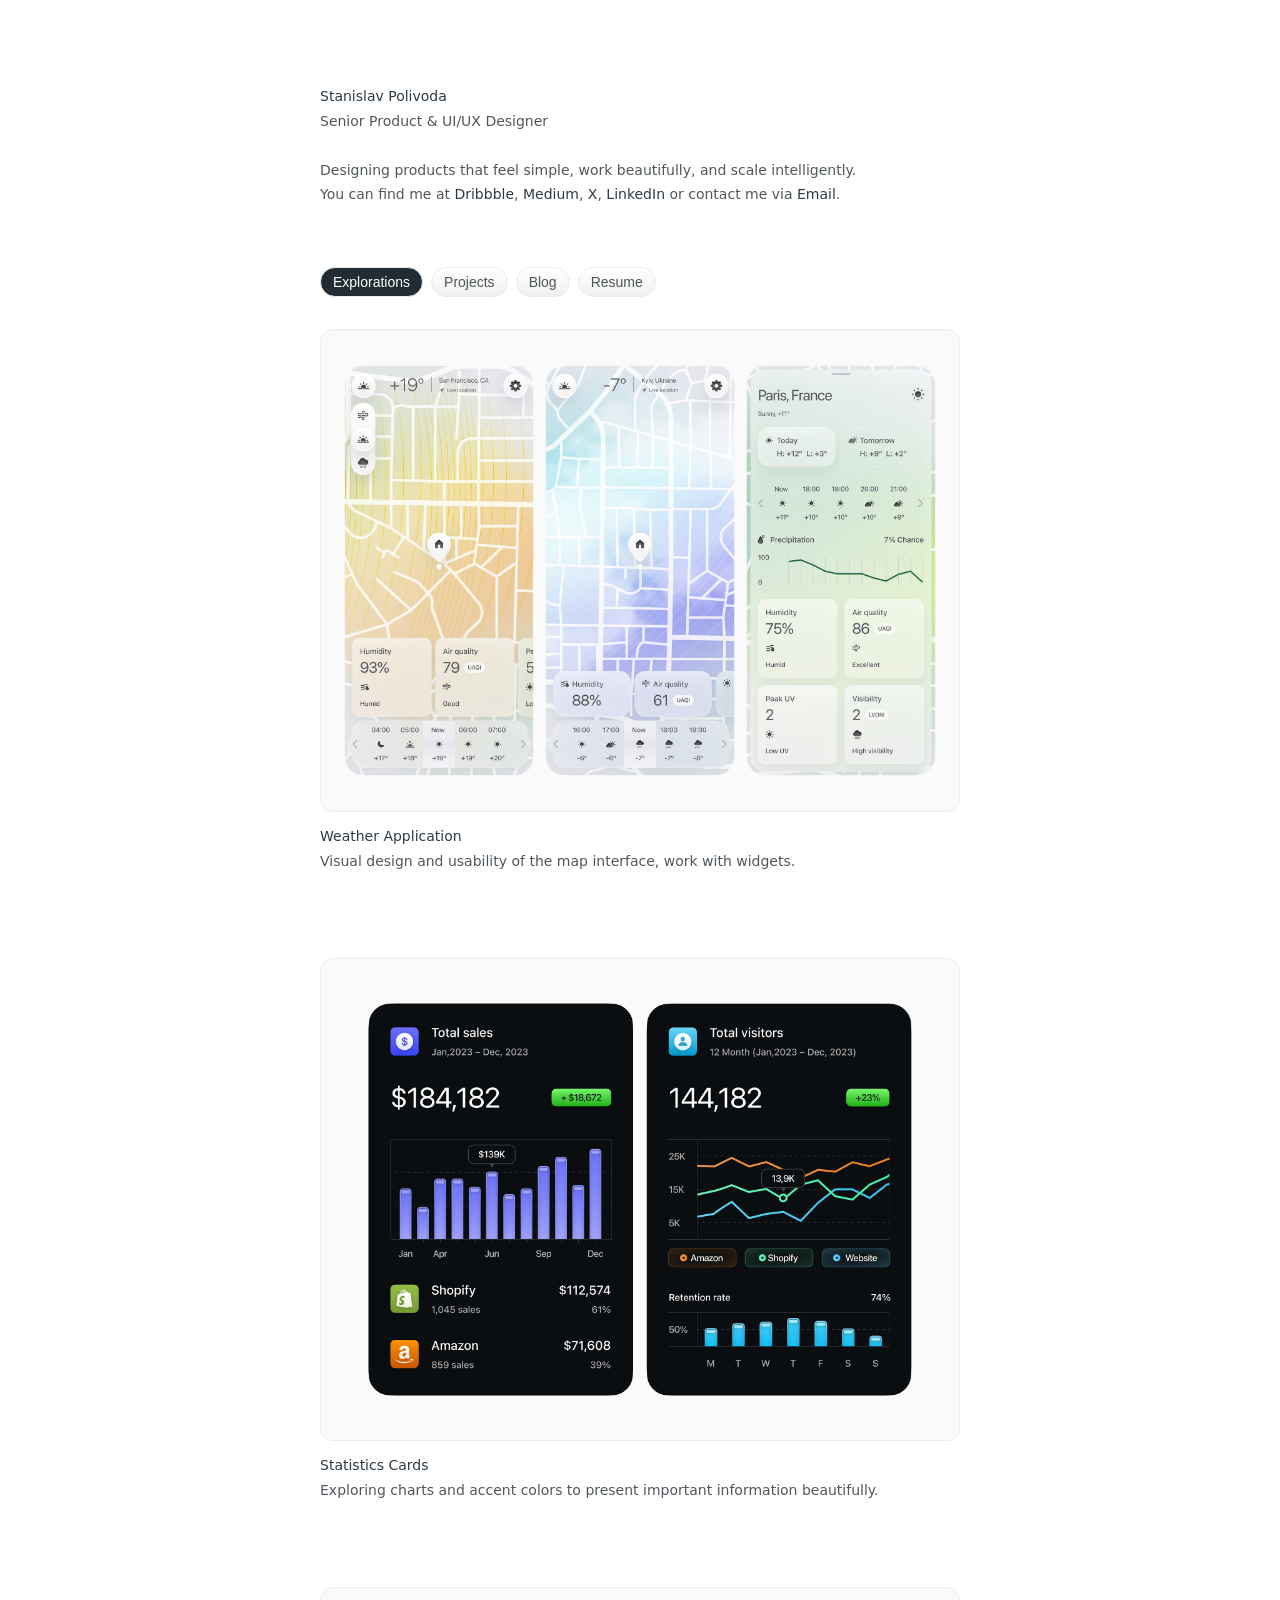
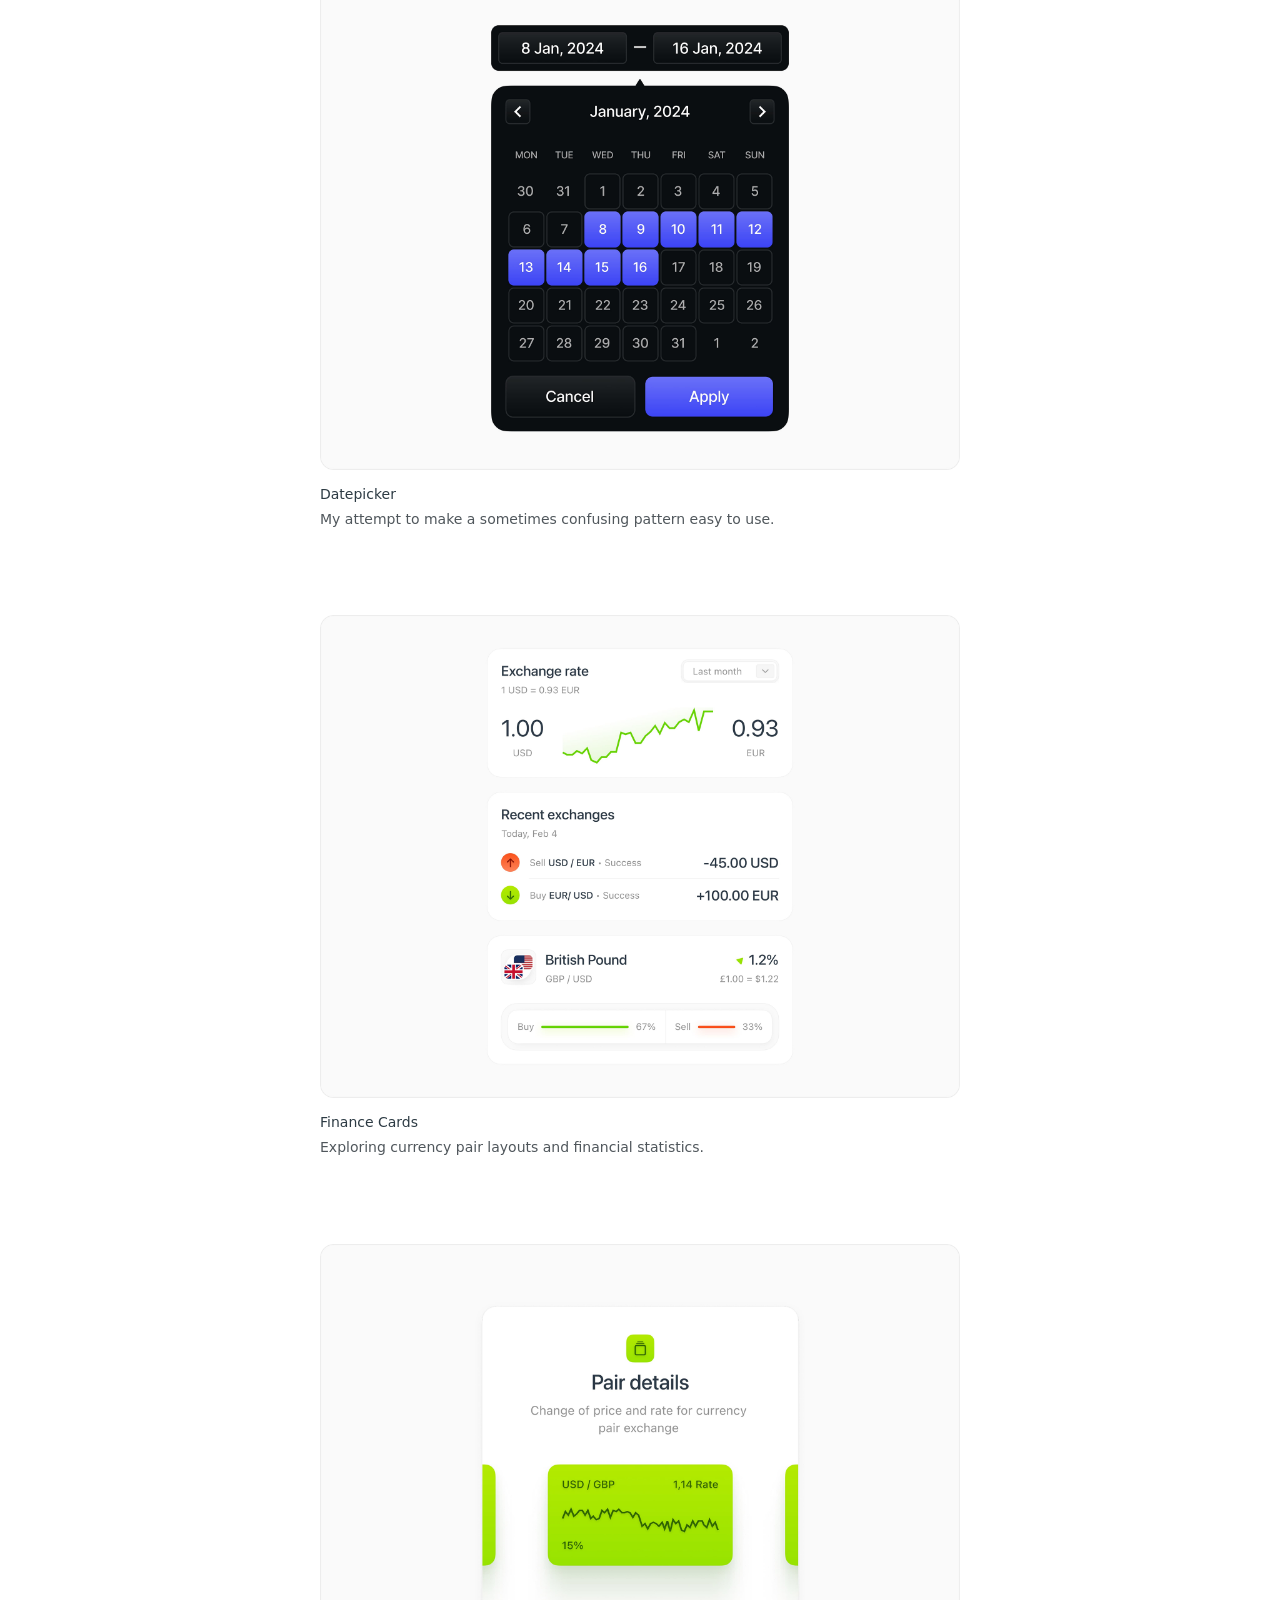
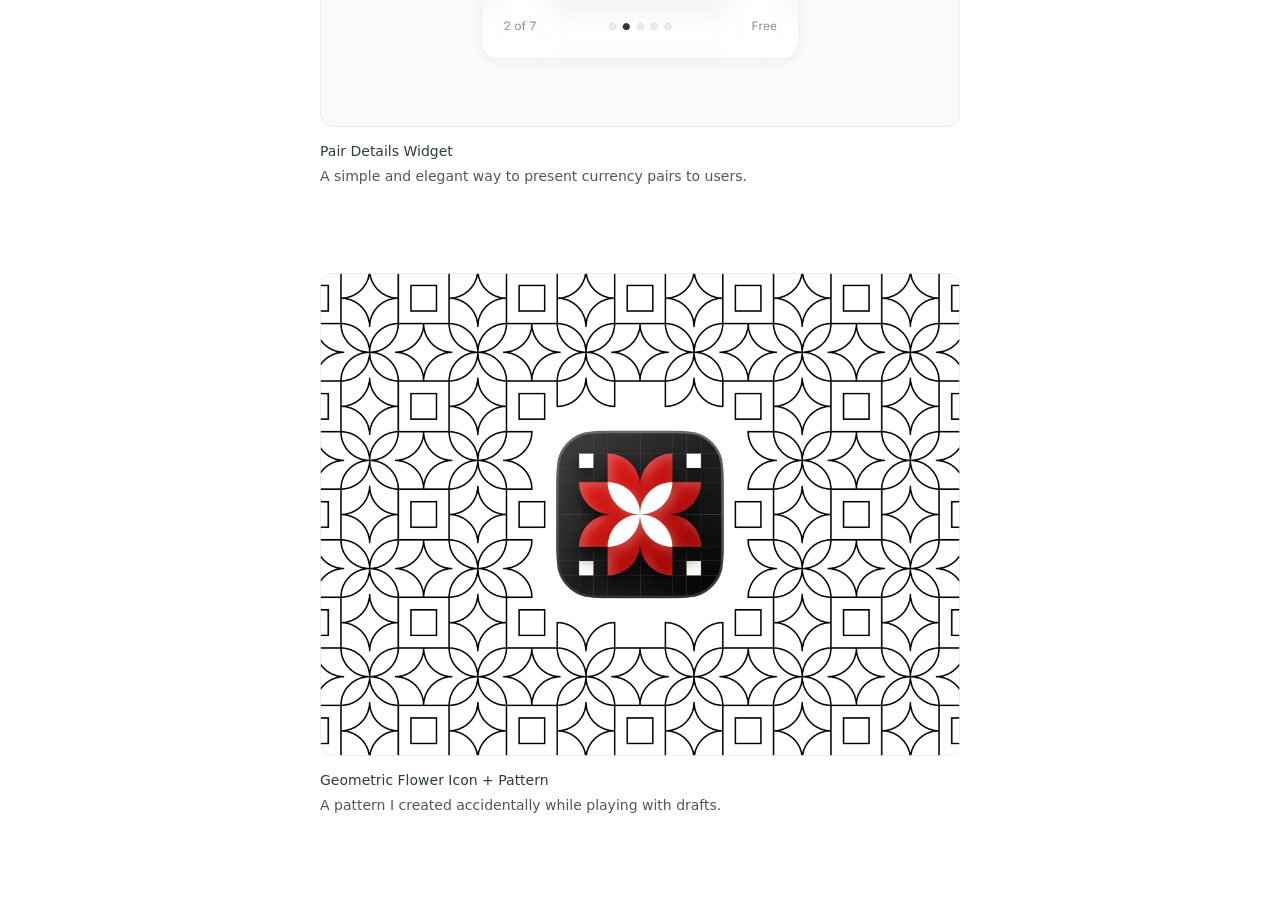
==== commit 2cd877af: "performance issues" ====
--- a/index.html
+++ b/index.html
@@ -5,11 +5,386 @@
     <meta name="viewport" content="width=device-width, initial-scale=1.0">
     <title>Stanislav Polivoda – Product Designer</title>
     <meta name="description" content="Stanislav Polivoda – Product Designer. Designing products that feel simple, work beautifully, and scale intelligently.">
-    <link rel="stylesheet" href="styles.css">
-    <meta http-equiv="Cache-Control" content="no-cache, no-store, must-revalidate">
-    <meta http-equiv="Pragma" content="no-cache">
-    <meta http-equiv="Expires" content="0">
-    <link rel="stylesheet" href="https://fonts.googleapis.com/css2?family=Material+Symbols+Outlined:opsz,wght,FILL,GRAD@24,400,0,0" />
+    <link rel="preload" as="image" href="./images/explorations/shot_1.png">
+    <style>
+* {
+    padding: 0;
+    margin: 0;
+    box-sizing: border-box;
+}
+
+:root {
+    --bg-color: #ffffff;
+    --bg-secondary-color: #FAFAFA;
+    --font-color: #50575c;
+    --accent-color: #2d3b44;
+    --border-color: #ebebeb;
+    --btn-bg-color: linear-gradient(180deg, #ffffff 0%, #f0f0f0 100%);
+    --btn-active-bg-color: #222c33;
+    --btn-hover-bg-color: #ebebeb;
+    --btn-text-color: #4e5559;
+    --btn-active-text-color: #ffffff;
+    --spacing-xlg: 5.5rem;
+    --spacing-lg: 2rem;
+    --spacing-md: 1rem;
+    --spacing-sm: 0.5rem;
+    --text-normal: 0.875rem;
+}
+
+body {
+    background-color: var(--bg-color);
+    font-family: system-ui, -apple-system, "Segoe UI", Roboto, Helvetica, Arial, sans-serif, "Apple Color Emoji", "Segoe UI Emoji", "Segoe UI Symbol";
+    color: var(--font-color);
+    font-size: var(--text-normal);
+    line-height: 1.2;
+    margin: 0 1rem;
+}
+
+h5 {
+    color: var(--accent-color);
+    font-size: 0.875rem;
+    font-weight: 500;
+}
+
+a {
+    color: var(--accent-color);
+    font-size: 0.875rem;
+    font-weight: 500;
+    text-decoration: none;
+}
+
+a:hover {
+    text-decoration: underline;
+}
+
+.container {
+    max-width: 40rem;
+    margin: 0 auto;
+    padding: var(--spacing-xlg) 0;
+    display: flex;
+    flex-direction: column;
+    gap: var(--spacing-lg);
+}
+
+.title {
+    display: flex;
+    flex-direction: column;
+    gap: var(--spacing-sm);
+}
+
+.description {
+    display: flex;
+    flex-direction: column;
+    gap: var(--spacing-sm);
+}
+
+.nav-filters {
+    padding-top: var(--spacing-lg);
+    display: flex;
+    gap: var(--spacing-sm);
+}
+
+.filter-btn {
+    border: 1px solid var(--border-color);
+    border-radius: 200px;
+    padding: 6px 12px;
+    background: var(--btn-bg-color);
+    color: var(--btn-text-color);
+    font-weight: 500;
+    font-size: var(--text-normal);
+    cursor: pointer;
+    transition: background 150ms ease-out, color 150ms ease-out, border-color 150ms ease-out;
+}
+
+.filter-btn:hover {
+    background: var(--btn-hover-bg-color);
+}
+
+.filter-btn.active {
+    background: var(--btn-active-bg-color);
+    color: var(--btn-active-text-color);
+}
+
+.hidden {
+    display: none;
+}
+
+.cv-description {
+    display: flex;
+    flex-grow: 1;
+    flex-direction: column;
+    gap: var(--spacing-sm);
+}
+
+.cv-download {
+    display: flex;
+    align-items: center;
+    gap: var(--spacing-sm);
+    padding: var(--spacing-md) var(--spacing-lg) var(--spacing-md) var(--spacing-md);
+    background: var(--bg-secondary-color);
+    border-radius: 12px;
+}
+
+.icon-btn {
+    cursor: pointer;
+    font-size: 32px;
+    color: var(--accent-color);
+    transition: color 0.3s ease;
+    user-select: none;
+    display: inline-block;
+}
+
+.spinning {
+    animation: rotate 1s linear infinite;
+    color: var(--accent-color);
+}
+
+@keyframes rotate {
+    from { transform: rotate(0deg); }
+    to { transform: rotate(360deg); }
+}
+
+.done {
+    color: var(--accent-color);
+}
+
+.cv-details {
+    display: flex;
+    flex-direction: column;
+    gap: var(--spacing-lg);
+}
+
+.explorations-list {
+    display: flex;
+    flex-direction: column;
+    gap: var(--spacing-xlg);
+}
+
+.exploration-card__image img {
+    display: block;
+    width: 100%;
+    height: auto;
+}
+
+.exploration-card__content {
+    margin-top: var(--spacing-md);
+    display: flex;
+    flex-direction: column;
+    gap: var(--spacing-sm);
+}
+
+.experience-breakdown {
+    display: flex;
+    flex-direction: column;
+    gap: var(--spacing-lg);
+    padding-top: var(--spacing-lg);
+}
+
+.experience-row {
+    display: grid;
+    grid-template-columns: minmax(0, 8rem) minmax(0, 10rem) minmax(0, 1.5fr);
+    column-gap: var(--spacing-xlg);
+    align-items: flex-start;
+}
+
+.experience-row--education {
+    margin-top: var(--spacing-xlg);
+}
+
+.experience-col--meta {
+    display: flex;
+    flex-direction: column;
+    gap: var(--spacing-sm);
+}
+
+.experience-company,
+.experience-role {
+    font-size: var(--text-normal);
+}
+
+.projects-list {
+    display: flex;
+    flex-direction: column;
+    gap: var(--spacing-xlg);
+}
+
+.project-item {
+    display: flex;
+    flex-direction: column;
+    gap: var(--spacing-sm);
+    text-decoration: none;
+    color: var(--font-color);
+    font-weight: 400;
+}
+
+.project-item:hover {
+    text-decoration: none;
+}
+
+.project-item:hover h5 {
+    text-decoration: underline;
+}
+
+.project-item__image img {
+    display: block;
+    width: 100%;
+    height: auto;
+}
+
+.project-item__content {
+    margin-top: var(--spacing-md);
+    display: flex;
+    flex-direction: column;
+    gap: var(--spacing-sm);
+}
+
+.blog-list {
+    display: flex;
+    flex-direction: column;
+    gap: var(--spacing-xlg);
+}
+
+.blog-preview {
+    display: flex;
+    flex-direction: column;
+    gap: var(--spacing-sm);
+    text-decoration: none;
+    color: var(--font-color);
+    font-weight: 400;
+}
+
+.blog-preview:hover {
+    text-decoration: none;
+}
+
+.blog-preview:hover .blog-preview__title {
+    text-decoration: underline;
+}
+
+.blog-preview__header {
+    display: flex;
+    justify-content: space-between;
+    align-items: baseline;
+    gap: var(--spacing-lg);
+}
+
+.blog-preview__title {
+    color: var(--accent-color);
+    font-weight: 500;
+    font-size: var(--text-normal);
+}
+
+.blog-preview__date {
+    color: var(--font-color);
+    font-weight: 400;
+    white-space: nowrap;
+}
+
+.blog-back-btn {
+    align-self: flex-start;
+    text-decoration: none;
+}
+
+.blog-back-btn:hover {
+    text-decoration: none;
+}
+
+.blog-article {
+    display: flex;
+    flex-direction: column;
+}
+
+.blog-article__header {
+    display: flex;
+    justify-content: space-between;
+    align-items: baseline;
+    gap: var(--spacing-lg);
+}
+
+.blog-article__date {
+    color: var(--font-color);
+    font-weight: 400;
+    white-space: nowrap;
+}
+
+.blog-article__body {
+    margin-top: var(--spacing-lg);
+    display: flex;
+    flex-direction: column;
+    gap: var(--spacing-md);
+}
+
+.blog-article__nav {
+    margin-top: var(--spacing-xlg);
+    display: flex;
+    flex-direction: column;
+    gap: var(--spacing-lg);
+}
+
+.blog-nav-link {
+    display: flex;
+    flex-direction: column;
+    gap: var(--spacing-sm);
+    text-decoration: none;
+    color: var(--font-color);
+    font-weight: 400;
+}
+
+.blog-nav-link__title {
+    color: var(--accent-color);
+    font-weight: 500;
+    font-size: var(--text-normal);
+}
+
+.blog-nav-link:hover .blog-nav-link__title {
+    text-decoration: underline;
+}
+
+@media (max-width: 40rem) {
+    .container {
+        padding: var(--spacing-lg) 0;
+    }
+
+    .nav-filters {
+        flex-wrap: wrap;
+    }
+
+    .experience-row {
+        grid-template-columns: minmax(0, 9rem) 1fr;
+        column-gap: var(--spacing-lg);
+    }
+
+    .experience-col--label {
+        grid-column: 1 / -1;
+        margin-bottom: var(--spacing-sm);
+    }
+
+    .experience-col--label:empty {
+        display: none;
+    }
+
+    .experience-row--education {
+        margin-top: var(--spacing-lg);
+    }
+}
+
+@media (prefers-color-scheme: dark) {
+    :root {
+        --bg-color: #1a1e22;
+        --bg-secondary-color: #22272c;
+        --font-color: #a0a8ae;
+        --accent-color: #d6dce1;
+        --border-color: #333a40;
+        --btn-bg-color: linear-gradient(180deg, #2a3038 0%, #22272c 100%);
+        --btn-active-bg-color: #d6dce1;
+        --btn-hover-bg-color: #333a40;
+        --btn-text-color: #a0a8ae;
+        --btn-active-text-color: #1a1e22;
+    }
+}
+    </style>
+    <link rel="preconnect" href="https://fonts.googleapis.com" crossorigin>
+    <link rel="stylesheet" href="https://fonts.googleapis.com/css2?family=Material+Symbols+Outlined:opsz,wght,FILL,GRAD@24,400,0,0" media="print" onload="this.media='all'" />
     <script src="script.js" defer></script>
 </head>
 <body>
@@ -152,7 +527,7 @@
             <div class="explorations-list">
                 <article class="exploration-card">
                     <div class="exploration-card__image">
-                        <img src="./images/explorations/shot_1.png" alt="Three screens of weather application">
+                        <img src="./images/explorations/shot_1.png" alt="Three screens of weather application" fetchpriority="high">
                     </div>
                     <div class="exploration-card__content">
                         <h5>Weather Application</h5>
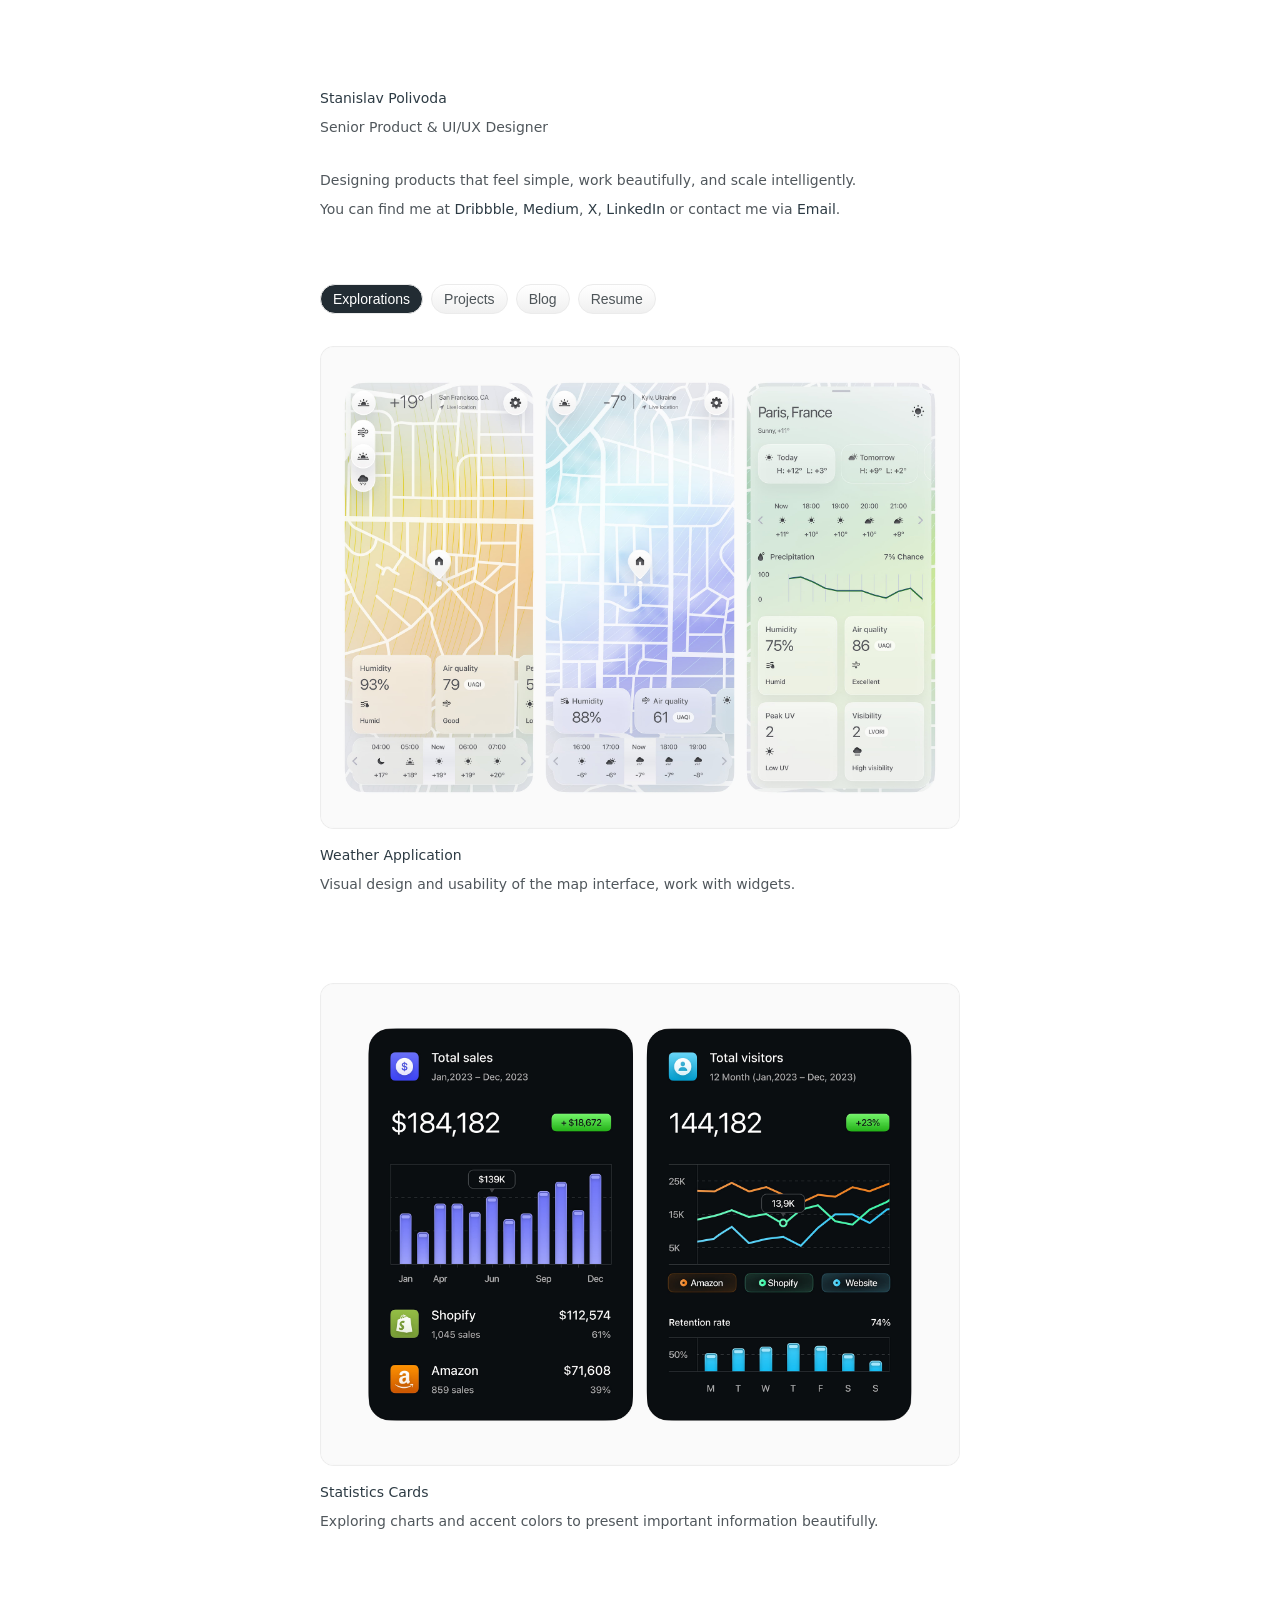
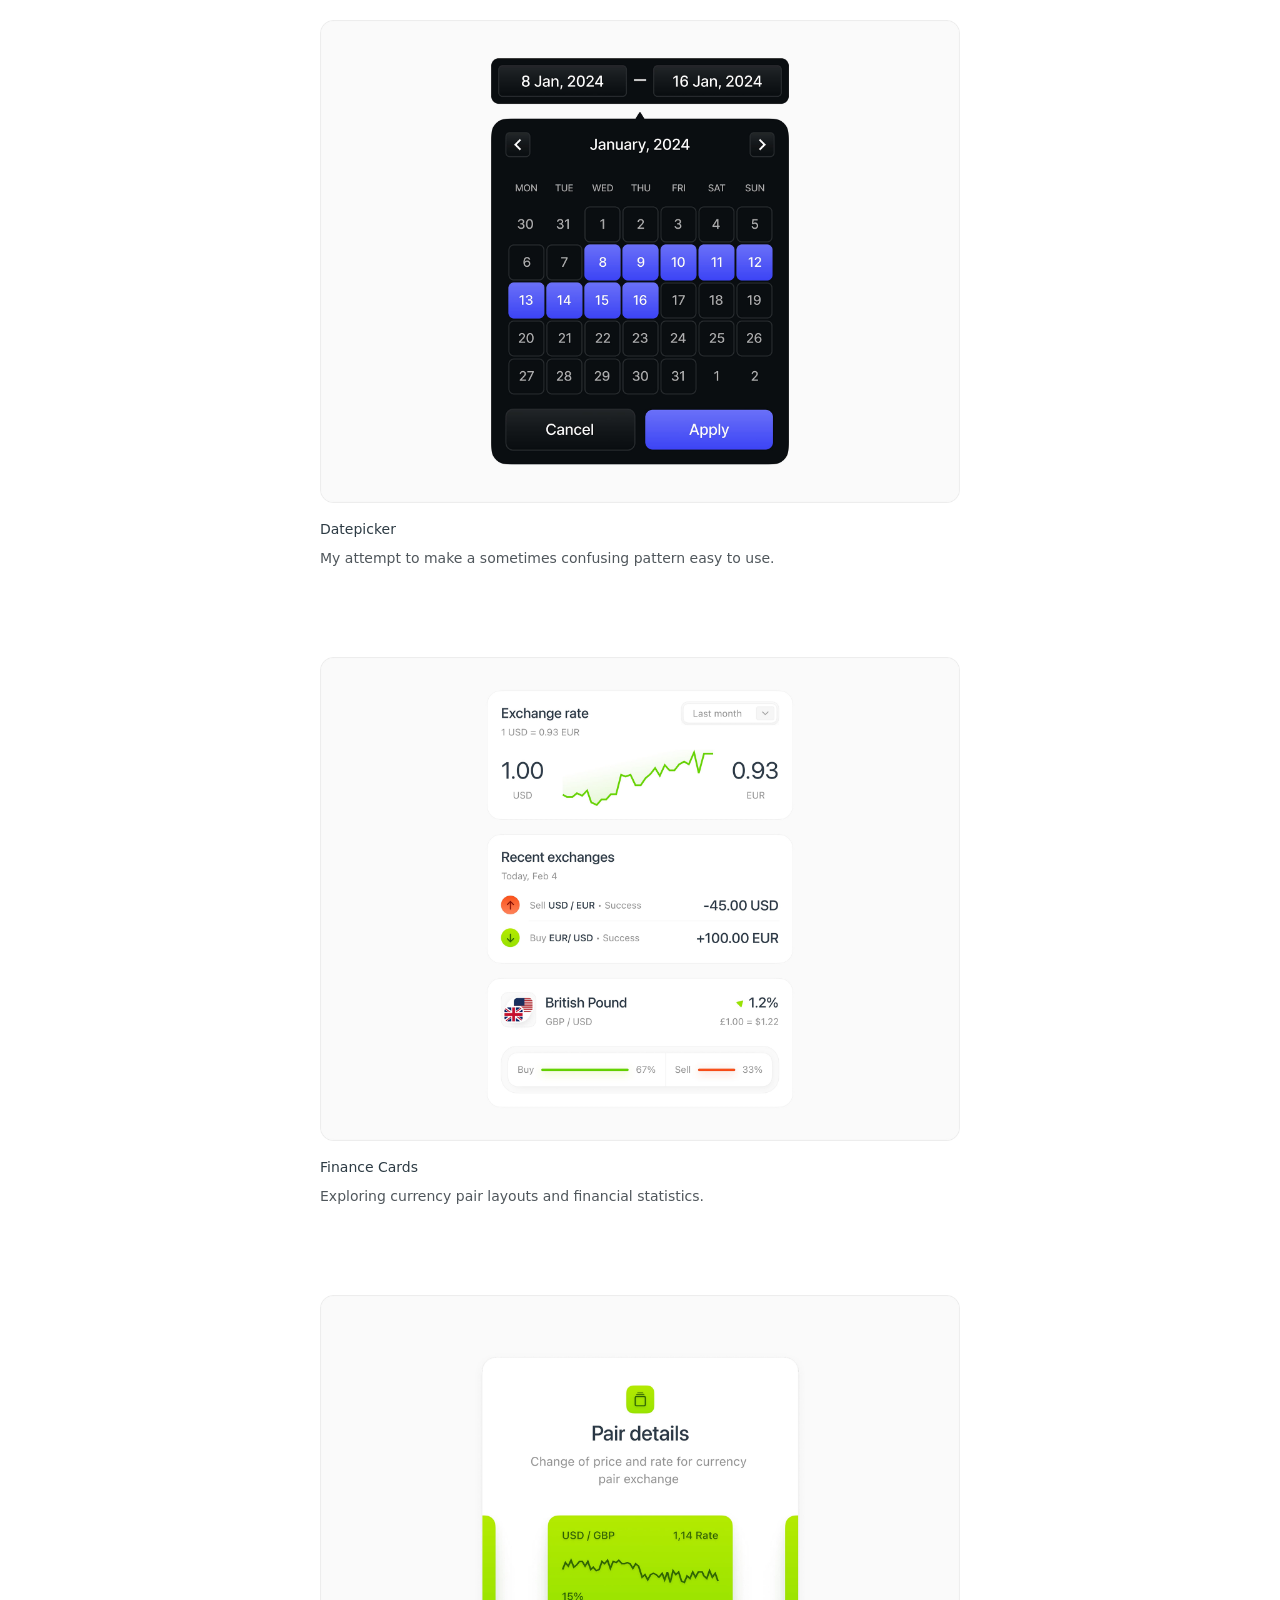
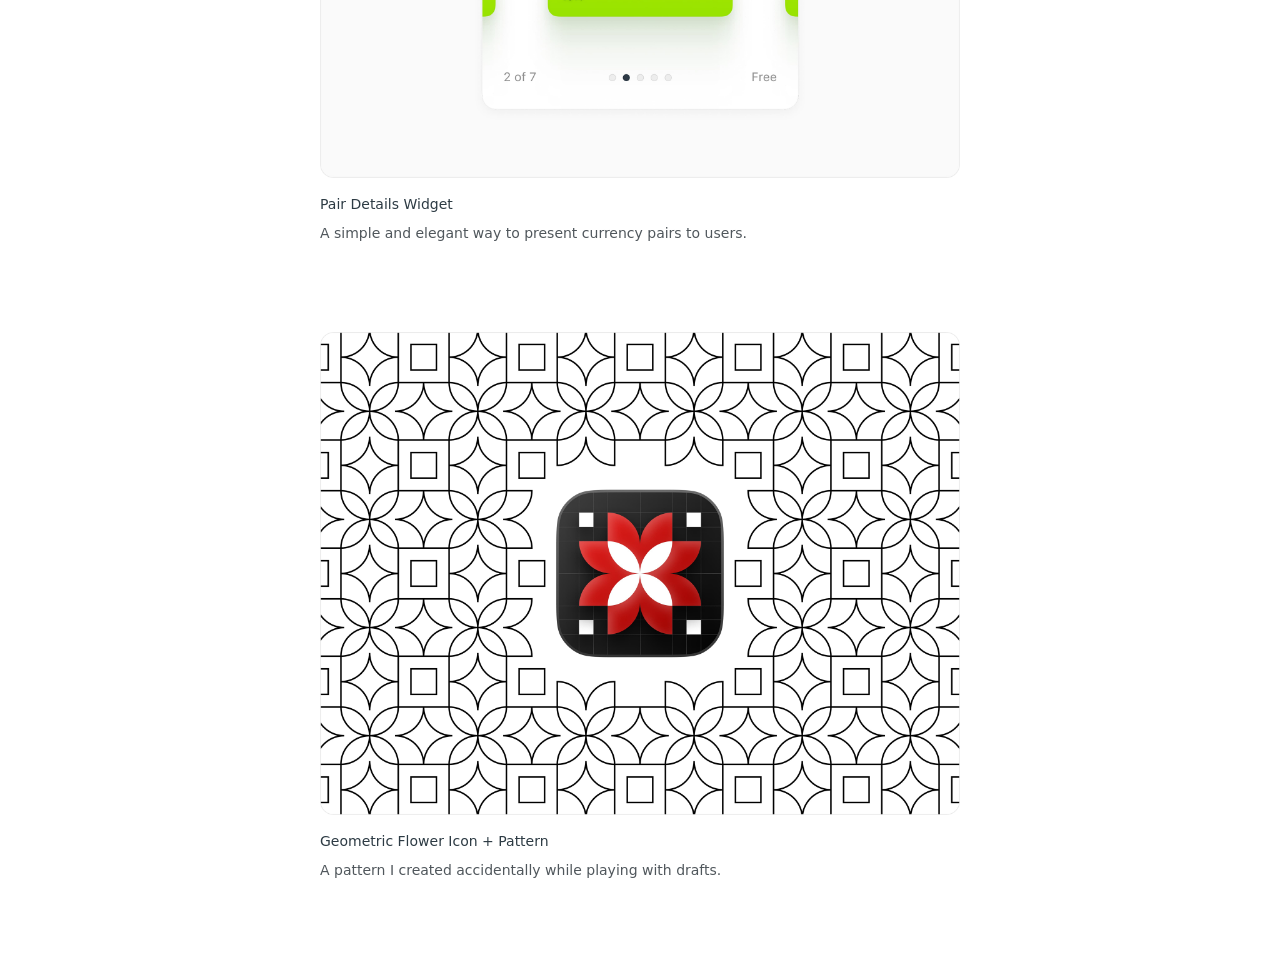
==== commit 40aa93a9: "line height fix and small performance issues" ====
--- a/index.html
+++ b/index.html
@@ -5,384 +5,8 @@
     <meta name="viewport" content="width=device-width, initial-scale=1.0">
     <title>Stanislav Polivoda – Product Designer</title>
     <meta name="description" content="Stanislav Polivoda – Product Designer. Designing products that feel simple, work beautifully, and scale intelligently.">
+    <link rel="stylesheet" href="styles.css">
     <link rel="preload" as="image" href="./images/explorations/shot_1.png">
-    <style>
-* {
-    padding: 0;
-    margin: 0;
-    box-sizing: border-box;
-}
-
-:root {
-    --bg-color: #ffffff;
-    --bg-secondary-color: #FAFAFA;
-    --font-color: #50575c;
-    --accent-color: #2d3b44;
-    --border-color: #ebebeb;
-    --btn-bg-color: linear-gradient(180deg, #ffffff 0%, #f0f0f0 100%);
-    --btn-active-bg-color: #222c33;
-    --btn-hover-bg-color: #ebebeb;
-    --btn-text-color: #4e5559;
-    --btn-active-text-color: #ffffff;
-    --spacing-xlg: 5.5rem;
-    --spacing-lg: 2rem;
-    --spacing-md: 1rem;
-    --spacing-sm: 0.5rem;
-    --text-normal: 0.875rem;
-}
-
-body {
-    background-color: var(--bg-color);
-    font-family: system-ui, -apple-system, "Segoe UI", Roboto, Helvetica, Arial, sans-serif, "Apple Color Emoji", "Segoe UI Emoji", "Segoe UI Symbol";
-    color: var(--font-color);
-    font-size: var(--text-normal);
-    line-height: 1.2;
-    margin: 0 1rem;
-}
-
-h5 {
-    color: var(--accent-color);
-    font-size: 0.875rem;
-    font-weight: 500;
-}
-
-a {
-    color: var(--accent-color);
-    font-size: 0.875rem;
-    font-weight: 500;
-    text-decoration: none;
-}
-
-a:hover {
-    text-decoration: underline;
-}
-
-.container {
-    max-width: 40rem;
-    margin: 0 auto;
-    padding: var(--spacing-xlg) 0;
-    display: flex;
-    flex-direction: column;
-    gap: var(--spacing-lg);
-}
-
-.title {
-    display: flex;
-    flex-direction: column;
-    gap: var(--spacing-sm);
-}
-
-.description {
-    display: flex;
-    flex-direction: column;
-    gap: var(--spacing-sm);
-}
-
-.nav-filters {
-    padding-top: var(--spacing-lg);
-    display: flex;
-    gap: var(--spacing-sm);
-}
-
-.filter-btn {
-    border: 1px solid var(--border-color);
-    border-radius: 200px;
-    padding: 6px 12px;
-    background: var(--btn-bg-color);
-    color: var(--btn-text-color);
-    font-weight: 500;
-    font-size: var(--text-normal);
-    cursor: pointer;
-    transition: background 150ms ease-out, color 150ms ease-out, border-color 150ms ease-out;
-}
-
-.filter-btn:hover {
-    background: var(--btn-hover-bg-color);
-}
-
-.filter-btn.active {
-    background: var(--btn-active-bg-color);
-    color: var(--btn-active-text-color);
-}
-
-.hidden {
-    display: none;
-}
-
-.cv-description {
-    display: flex;
-    flex-grow: 1;
-    flex-direction: column;
-    gap: var(--spacing-sm);
-}
-
-.cv-download {
-    display: flex;
-    align-items: center;
-    gap: var(--spacing-sm);
-    padding: var(--spacing-md) var(--spacing-lg) var(--spacing-md) var(--spacing-md);
-    background: var(--bg-secondary-color);
-    border-radius: 12px;
-}
-
-.icon-btn {
-    cursor: pointer;
-    font-size: 32px;
-    color: var(--accent-color);
-    transition: color 0.3s ease;
-    user-select: none;
-    display: inline-block;
-}
-
-.spinning {
-    animation: rotate 1s linear infinite;
-    color: var(--accent-color);
-}
-
-@keyframes rotate {
-    from { transform: rotate(0deg); }
-    to { transform: rotate(360deg); }
-}
-
-.done {
-    color: var(--accent-color);
-}
-
-.cv-details {
-    display: flex;
-    flex-direction: column;
-    gap: var(--spacing-lg);
-}
-
-.explorations-list {
-    display: flex;
-    flex-direction: column;
-    gap: var(--spacing-xlg);
-}
-
-.exploration-card__image img {
-    display: block;
-    width: 100%;
-    height: auto;
-}
-
-.exploration-card__content {
-    margin-top: var(--spacing-md);
-    display: flex;
-    flex-direction: column;
-    gap: var(--spacing-sm);
-}
-
-.experience-breakdown {
-    display: flex;
-    flex-direction: column;
-    gap: var(--spacing-lg);
-    padding-top: var(--spacing-lg);
-}
-
-.experience-row {
-    display: grid;
-    grid-template-columns: minmax(0, 8rem) minmax(0, 10rem) minmax(0, 1.5fr);
-    column-gap: var(--spacing-xlg);
-    align-items: flex-start;
-}
-
-.experience-row--education {
-    margin-top: var(--spacing-xlg);
-}
-
-.experience-col--meta {
-    display: flex;
-    flex-direction: column;
-    gap: var(--spacing-sm);
-}
-
-.experience-company,
-.experience-role {
-    font-size: var(--text-normal);
-}
-
-.projects-list {
-    display: flex;
-    flex-direction: column;
-    gap: var(--spacing-xlg);
-}
-
-.project-item {
-    display: flex;
-    flex-direction: column;
-    gap: var(--spacing-sm);
-    text-decoration: none;
-    color: var(--font-color);
-    font-weight: 400;
-}
-
-.project-item:hover {
-    text-decoration: none;
-}
-
-.project-item:hover h5 {
-    text-decoration: underline;
-}
-
-.project-item__image img {
-    display: block;
-    width: 100%;
-    height: auto;
-}
-
-.project-item__content {
-    margin-top: var(--spacing-md);
-    display: flex;
-    flex-direction: column;
-    gap: var(--spacing-sm);
-}
-
-.blog-list {
-    display: flex;
-    flex-direction: column;
-    gap: var(--spacing-xlg);
-}
-
-.blog-preview {
-    display: flex;
-    flex-direction: column;
-    gap: var(--spacing-sm);
-    text-decoration: none;
-    color: var(--font-color);
-    font-weight: 400;
-}
-
-.blog-preview:hover {
-    text-decoration: none;
-}
-
-.blog-preview:hover .blog-preview__title {
-    text-decoration: underline;
-}
-
-.blog-preview__header {
-    display: flex;
-    justify-content: space-between;
-    align-items: baseline;
-    gap: var(--spacing-lg);
-}
-
-.blog-preview__title {
-    color: var(--accent-color);
-    font-weight: 500;
-    font-size: var(--text-normal);
-}
-
-.blog-preview__date {
-    color: var(--font-color);
-    font-weight: 400;
-    white-space: nowrap;
-}
-
-.blog-back-btn {
-    align-self: flex-start;
-    text-decoration: none;
-}
-
-.blog-back-btn:hover {
-    text-decoration: none;
-}
-
-.blog-article {
-    display: flex;
-    flex-direction: column;
-}
-
-.blog-article__header {
-    display: flex;
-    justify-content: space-between;
-    align-items: baseline;
-    gap: var(--spacing-lg);
-}
-
-.blog-article__date {
-    color: var(--font-color);
-    font-weight: 400;
-    white-space: nowrap;
-}
-
-.blog-article__body {
-    margin-top: var(--spacing-lg);
-    display: flex;
-    flex-direction: column;
-    gap: var(--spacing-md);
-}
-
-.blog-article__nav {
-    margin-top: var(--spacing-xlg);
-    display: flex;
-    flex-direction: column;
-    gap: var(--spacing-lg);
-}
-
-.blog-nav-link {
-    display: flex;
-    flex-direction: column;
-    gap: var(--spacing-sm);
-    text-decoration: none;
-    color: var(--font-color);
-    font-weight: 400;
-}
-
-.blog-nav-link__title {
-    color: var(--accent-color);
-    font-weight: 500;
-    font-size: var(--text-normal);
-}
-
-.blog-nav-link:hover .blog-nav-link__title {
-    text-decoration: underline;
-}
-
-@media (max-width: 40rem) {
-    .container {
-        padding: var(--spacing-lg) 0;
-    }
-
-    .nav-filters {
-        flex-wrap: wrap;
-    }
-
-    .experience-row {
-        grid-template-columns: minmax(0, 9rem) 1fr;
-        column-gap: var(--spacing-lg);
-    }
-
-    .experience-col--label {
-        grid-column: 1 / -1;
-        margin-bottom: var(--spacing-sm);
-    }
-
-    .experience-col--label:empty {
-        display: none;
-    }
-
-    .experience-row--education {
-        margin-top: var(--spacing-lg);
-    }
-}
-
-@media (prefers-color-scheme: dark) {
-    :root {
-        --bg-color: #1a1e22;
-        --bg-secondary-color: #22272c;
-        --font-color: #a0a8ae;
-        --accent-color: #d6dce1;
-        --border-color: #333a40;
-        --btn-bg-color: linear-gradient(180deg, #2a3038 0%, #22272c 100%);
-        --btn-active-bg-color: #d6dce1;
-        --btn-hover-bg-color: #333a40;
-        --btn-text-color: #a0a8ae;
-        --btn-active-text-color: #1a1e22;
-    }
-}
-    </style>
     <link rel="preconnect" href="https://fonts.googleapis.com" crossorigin>
     <link rel="stylesheet" href="https://fonts.googleapis.com/css2?family=Material+Symbols+Outlined:opsz,wght,FILL,GRAD@24,400,0,0" media="print" onload="this.media='all'" />
     <script src="script.js" defer></script>
--- a/styles.css
+++ b/styles.css
@@ -0,0 +1,414 @@
+* {
+    padding: 0;
+    margin: 0;
+    box-sizing: border-box;
+}
+
+:root {
+    /* Colors */
+    --bg-color: #ffffff;
+    --bg-secondary-color: #FAFAFA;
+    --font-color: #50575c;
+    --accent-color: #2d3b44;
+    --border-color: #ebebeb;
+    --btn-bg-color: linear-gradient(180deg, #ffffff 0%, #f0f0f0 100%);
+    --btn-active-bg-color: #222c33;
+    --btn-hover-bg-color: #ebebeb;
+    --btn-text-color: #4e5559;
+    --btn-active-text-color: #ffffff;
+
+    /* Spacing */
+    --spacing-xlg: 5.5rem;
+    --spacing-lg: 2rem;
+    --spacing-md: 1rem;
+    --spacing-sm: 0.5rem;
+
+    /* Font size */
+    --text-normal: 0.875rem;
+}
+
+body {
+    background-color: var(--bg-color);
+    font-family: system-ui, -apple-system, "Segoe UI", Roboto, Helvetica, Arial, sans-serif, "Apple Color Emoji", "Segoe UI Emoji", "Segoe UI Symbol";
+    color: var(--font-color);
+    font-size: var(--text-normal);
+    line-height: 1.5;
+    margin: 0 1rem;
+}
+
+h5 {
+    color: var(--accent-color);
+    font-size: 0.875rem;
+    font-weight: 500;
+}
+
+a {
+    color: var(--accent-color);
+    font-size: 0.875rem;
+    font-weight: 500;
+    text-decoration: none;
+}
+
+a:hover {
+    text-decoration: underline;
+}
+
+.container {
+    max-width: 40rem;
+    margin: 0 auto;
+    padding: var(--spacing-xlg) 0;
+    display: flex;
+    flex-direction: column;
+    gap: var(--spacing-lg);
+}
+
+.title {
+    display: flex;
+    flex-direction: column;
+    gap: var(--spacing-sm);
+}
+
+.description {
+    display: flex;
+    flex-direction: column;
+    gap: var(--spacing-sm);
+}
+
+.nav-filters {
+    padding-top: var(--spacing-lg);
+    display: flex;
+    gap: var(--spacing-sm);
+}
+
+.filter-btn {
+    border: 1px solid var(--border-color);
+    border-radius: 200px;
+    padding: 6px 12px;
+    background: var(--btn-bg-color);
+    color: var(--btn-text-color);
+    font-weight: 500;
+    font-size: var(--text-normal);
+    cursor: pointer;
+    transition: background 150ms ease-out, color 150ms ease-out, border-color 150ms ease-out;
+}
+
+.filter-btn:hover {
+    background: var(--btn-hover-bg-color);
+}
+
+.filter-btn.active {
+    background: var(--btn-active-bg-color);
+    color: var(--btn-active-text-color);
+}
+
+.hidden {
+    display: none;
+}
+
+/* Resume */
+
+.cv-description {
+    display: flex;
+    flex-grow: 1;
+    flex-direction: column;
+    gap: var(--spacing-sm);
+}
+
+.cv-download {
+    display: flex;
+    align-items: center;
+    gap: var(--spacing-sm);
+    padding: var(--spacing-md) var(--spacing-lg) var(--spacing-md) var(--spacing-md);
+    background: var(--bg-secondary-color);
+    border-radius: 12px;
+}
+
+.icon-btn {
+    cursor: pointer;
+    font-size: 32px;
+    color: var(--accent-color);
+    transition: color 0.3s ease;
+    user-select: none;
+    display: inline-block;
+}
+
+.spinning {
+    animation: rotate 1s linear infinite;
+    color: var(--accent-color);
+}
+
+@keyframes rotate {
+    from { transform: rotate(0deg); }
+    to { transform: rotate(360deg); }
+}
+
+.done {
+    color: var(--accent-color);
+}
+
+.cv-details {
+    display: flex;
+    flex-direction: column;
+    gap: var(--spacing-lg);
+}
+
+.experience-breakdown {
+    display: flex;
+    flex-direction: column;
+    gap: var(--spacing-lg);
+    padding-top: var(--spacing-lg);
+}
+
+.experience-row {
+    display: grid;
+    grid-template-columns: minmax(0, 8rem) minmax(0, 10rem) minmax(0, 1.5fr);
+    column-gap: var(--spacing-xlg);
+    align-items: flex-start;
+}
+
+.experience-row--education {
+    margin-top: var(--spacing-xlg);
+}
+
+.experience-col--meta {
+    display: flex;
+    flex-direction: column;
+    gap: var(--spacing-sm);
+}
+
+.experience-company,
+.experience-role {
+    font-size: var(--text-normal);
+}
+
+/* Explorations */
+
+.explorations-list {
+    display: flex;
+    flex-direction: column;
+    gap: var(--spacing-xlg);
+}
+
+.exploration-card__image,
+.project-item__image {
+    background: linear-gradient(90deg, var(--bg-secondary-color) 25%, var(--border-color) 50%, var(--bg-secondary-color) 75%);
+    background-size: 200% 100%;
+    animation: shimmer 1.5s ease-in-out infinite;
+    aspect-ratio: 4096 / 3092;
+    overflow: hidden;
+}
+
+@keyframes shimmer {
+    0% { background-position: 200% 0; }
+    100% { background-position: -200% 0; }
+}
+
+.exploration-card__image.loaded,
+.project-item__image.loaded {
+    animation: none;
+    background: none;
+}
+
+.exploration-card__image img {
+    display: block;
+    width: 100%;
+    height: auto;
+}
+
+.exploration-card__content {
+    margin-top: var(--spacing-md);
+    display: flex;
+    flex-direction: column;
+    gap: var(--spacing-sm);
+}
+
+/* Projects */
+
+.projects-list {
+    display: flex;
+    flex-direction: column;
+    gap: var(--spacing-xlg);
+}
+
+.project-item {
+    display: flex;
+    flex-direction: column;
+    gap: var(--spacing-sm);
+    text-decoration: none;
+    color: var(--font-color);
+    font-weight: 400;
+}
+
+.project-item:hover {
+    text-decoration: none;
+}
+
+.project-item:hover h5 {
+    text-decoration: underline;
+}
+
+.project-item__image img {
+    display: block;
+    width: 100%;
+    height: auto;
+}
+
+.project-item__content {
+    margin-top: var(--spacing-md);
+    display: flex;
+    flex-direction: column;
+    gap: var(--spacing-sm);
+}
+
+/* Blog list */
+
+.blog-list {
+    display: flex;
+    flex-direction: column;
+    gap: var(--spacing-xlg);
+}
+
+.blog-preview {
+    display: flex;
+    flex-direction: column;
+    gap: var(--spacing-sm);
+    text-decoration: none;
+    color: var(--font-color);
+    font-weight: 400;
+}
+
+.blog-preview:hover {
+    text-decoration: none;
+}
+
+.blog-preview:hover .blog-preview__title {
+    text-decoration: underline;
+}
+
+.blog-preview__header {
+    display: flex;
+    justify-content: space-between;
+    align-items: baseline;
+    gap: var(--spacing-lg);
+}
+
+.blog-preview__title {
+    color: var(--accent-color);
+    font-weight: 500;
+    font-size: var(--text-normal);
+}
+
+.blog-preview__date {
+    color: var(--font-color);
+    font-weight: 400;
+    white-space: nowrap;
+}
+
+/* Blog article */
+
+.blog-back-btn {
+    align-self: flex-start;
+    text-decoration: none;
+}
+
+.blog-back-btn:hover {
+    text-decoration: none;
+}
+
+.blog-article {
+    display: flex;
+    flex-direction: column;
+}
+
+.blog-article__header {
+    display: flex;
+    justify-content: space-between;
+    align-items: baseline;
+    gap: var(--spacing-lg);
+}
+
+.blog-article__date {
+    color: var(--font-color);
+    font-weight: 400;
+    white-space: nowrap;
+}
+
+.blog-article__body {
+    margin-top: var(--spacing-lg);
+    display: flex;
+    flex-direction: column;
+    gap: var(--spacing-md);
+}
+
+.blog-article__nav {
+    margin-top: var(--spacing-xlg);
+    display: flex;
+    flex-direction: column;
+    gap: var(--spacing-lg);
+}
+
+.blog-nav-link {
+    display: flex;
+    flex-direction: column;
+    gap: var(--spacing-sm);
+    text-decoration: none;
+    color: var(--font-color);
+    font-weight: 400;
+}
+
+.blog-nav-link__title {
+    color: var(--accent-color);
+    font-weight: 500;
+    font-size: var(--text-normal);
+}
+
+.blog-nav-link:hover .blog-nav-link__title {
+    text-decoration: underline;
+}
+
+/* Responsive */
+
+@media (max-width: 40rem) {
+    .container {
+        padding: var(--spacing-lg) 0;
+    }
+
+    .nav-filters {
+        flex-wrap: wrap;
+    }
+
+    .experience-row {
+        grid-template-columns: minmax(0, 9rem) 1fr;
+        column-gap: var(--spacing-lg);
+    }
+
+    .experience-col--label {
+        grid-column: 1 / -1;
+        margin-bottom: var(--spacing-sm);
+    }
+
+    .experience-col--label:empty {
+        display: none;
+    }
+
+    .experience-row--education {
+        margin-top: var(--spacing-lg);
+    }
+}
+
+/* Dark theme */
+
+@media (prefers-color-scheme: dark) {
+    :root {
+        --bg-color: #1a1e22;
+        --bg-secondary-color: #22272c;
+        --font-color: #a0a8ae;
+        --accent-color: #d6dce1;
+        --border-color: #333a40;
+        --btn-bg-color: linear-gradient(180deg, #2a3038 0%, #22272c 100%);
+        --btn-active-bg-color: #d6dce1;
+        --btn-hover-bg-color: #333a40;
+        --btn-text-color: #a0a8ae;
+        --btn-active-text-color: #1a1e22;
+    }
+}
